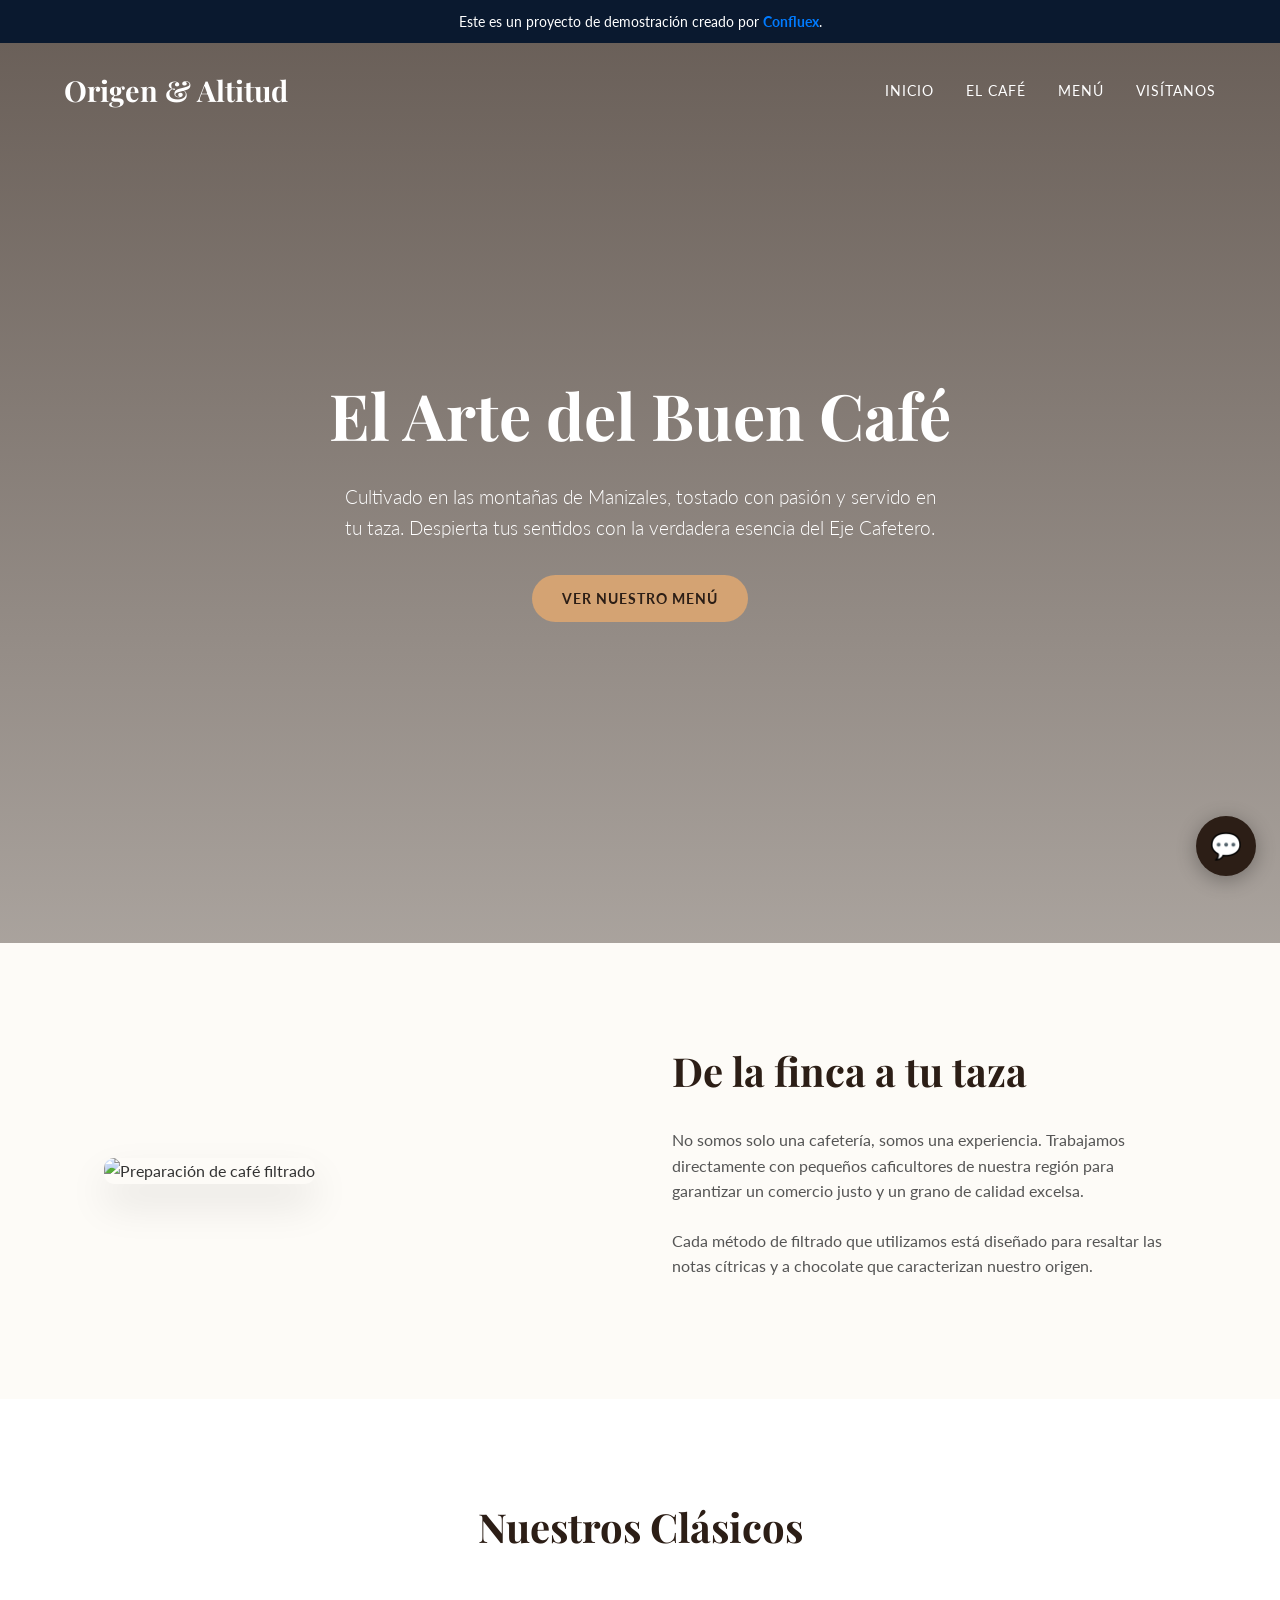
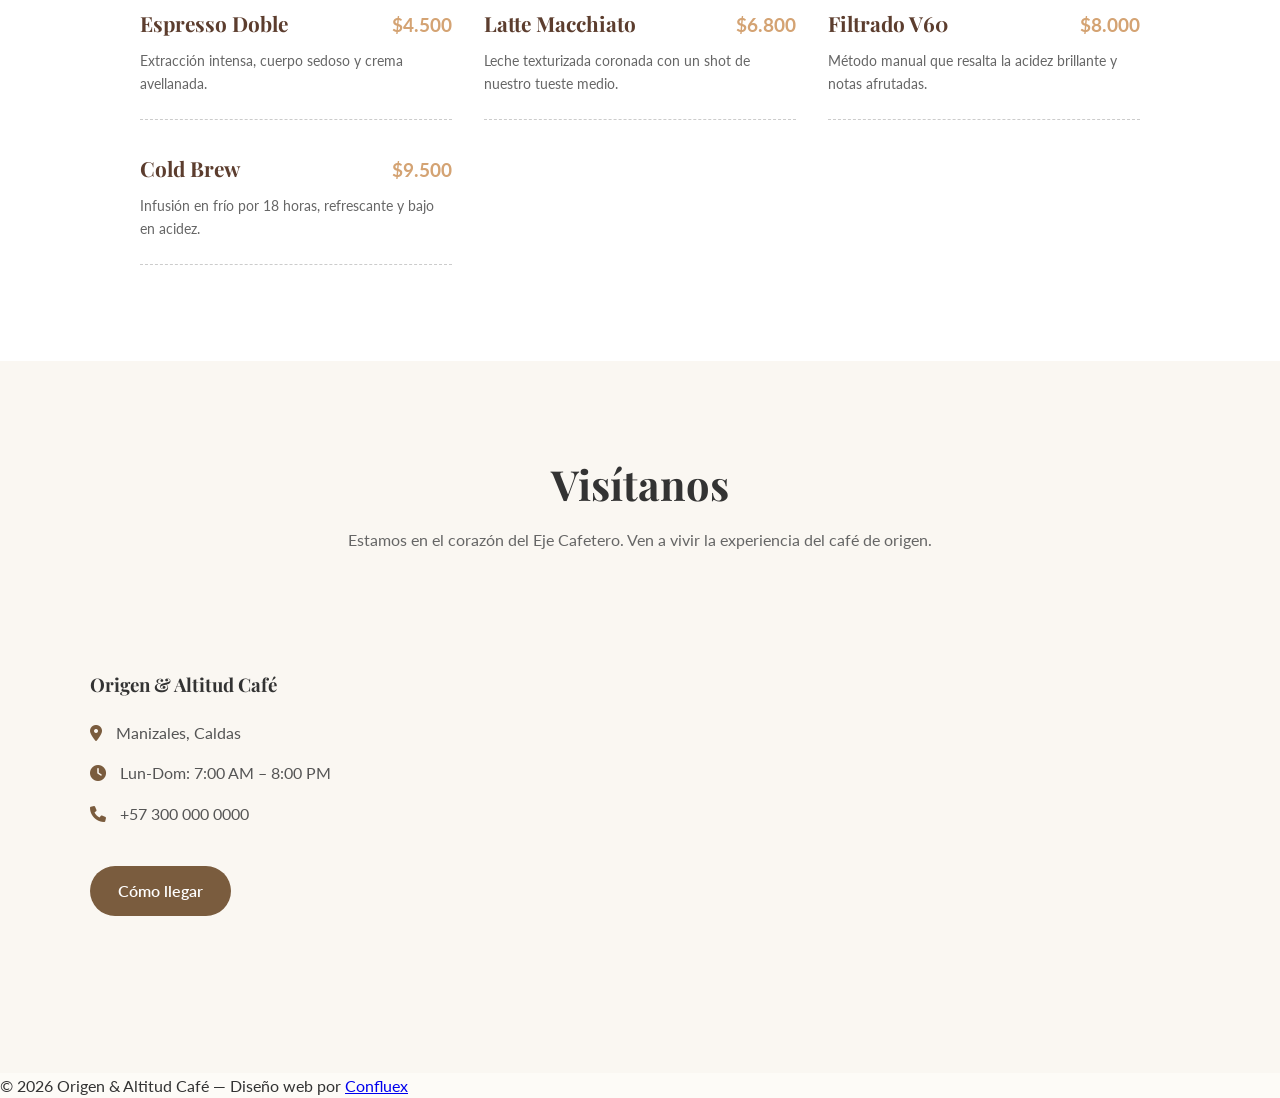
==== demos/demo-cafe/index.html @ 8f131439 "feat: add 6 demo websites with chatbots, SEO/accessibility improvements, and real thumbnails - Add d" ====
<!DOCTYPE html>
<html lang="es">

<head>
    <meta charset="UTF-8">
    <meta name="viewport" content="width=device-width, initial-scale=1.0">
    <title>Café Origen & Altitud | Demo Confluex</title>
    <link
        href="https://fonts.googleapis.com/css2?family=Lato:wght@300;400;700&family=Playfair+Display:ital,wght@0,600;0,700;1,600&display=swap"
        rel="stylesheet">
    <link rel="stylesheet" href="https://cdnjs.cloudflare.com/ajax/libs/font-awesome/6.0.0/css/all.min.css">

    <link rel="stylesheet" href="./assets/css/styles.css">
</head>

<body>

    <div class="portfolio-bar">
        Este es un proyecto de demostración creado por <a href="../../index.html">Confluex</a>.
    </div>

    <header>
        <div class="logo">Origen & Altitud</div>
        <ul class="nav-links">
            <li><a href="#">Inicio</a></li>
            <li><a href="#">El Café</a></li>
            <li><a href="#">Menú</a></li>
            <li><a href="#">Visítanos</a></li>
        </ul>
    </header>

    <section class="hero">
        <h1>El Arte del Buen Café</h1>
        <p>Cultivado en las montañas de Manizales, tostado con pasión y servido en tu taza. Despierta tus sentidos con
            la verdadera esencia del Eje Cafetero.</p>
        <a href="#menu" class="btn">Ver Nuestro Menú</a>
    </section>

    <section class="origin-section">
        <div class="origin-image">
            <img src="https://images.unsplash.com/photo-1611162458324-aae1eb4129a4?ixlib=rb-4.0.3&auto=format&fit=crop&w=800&q=80"
                alt="Preparación de café filtrado">
        </div>
        <div class="origin-text">
            <h2>De la finca a tu taza</h2>
            <p>No somos solo una cafetería, somos una experiencia. Trabajamos directamente con pequeños caficultores de
                nuestra región para garantizar un comercio justo y un grano de calidad excelsa.</p>
            <p>Cada método de filtrado que utilizamos está diseñado para resaltar las notas cítricas y a chocolate que
                caracterizan nuestro origen.</p>
        </div>
    </section>

    <section class="menu-section" id="menu">
        <h2>Nuestros Clásicos</h2>
        <div class="menu-grid">
            <div class="menu-item">
                <div class="menu-header">
                    <h3>Espresso Doble</h3>
                    <span class="menu-price">$4.500</span>
                </div>
                <p class="menu-desc">Extracción intensa, cuerpo sedoso y crema avellanada.</p>
            </div>
            <div class="menu-item">
                <div class="menu-header">
                    <h3>Latte Macchiato</h3>
                    <span class="menu-price">$6.800</span>
                </div>
                <p class="menu-desc">Leche texturizada coronada con un shot de nuestro tueste medio.</p>
            </div>
            <div class="menu-item">
                <div class="menu-header">
                    <h3>Filtrado V60</h3>
                    <span class="menu-price">$8.000</span>
                </div>
                <p class="menu-desc">Método manual que resalta la acidez brillante y notas afrutadas.</p>
            </div>
            <div class="menu-item">
                <div class="menu-header">
                    <h3>Cold Brew</h3>
                    <span class="menu-price">$9.500</span>
                </div>
                <p class="menu-desc">Infusión en frío por 18 horas, refrescante y bajo en acidez.</p>
            </div>
        </div>
    </section>

    <section class="visit-section" id="visitanos">

        <h2 class="visit-title">Visítanos</h2>
        <p class="visit-subtitle">
            Estamos en el corazón del Eje Cafetero. Ven a vivir la experiencia del café de origen.
        </p>

        <div class="visit-container">

            <!-- INFO -->
            <div class="visit-info">
                <h3>Origen & Altitud Café</h3>

                <p><i class="fas fa-map-marker-alt"></i> Manizales, Caldas</p>
                <p><i class="fas fa-clock"></i> Lun-Dom: 7:00 AM – 8:00 PM</p>
                <p><i class="fas fa-phone"></i> +57 300 000 0000</p>

                <a href="https://maps.google.com?q=Manizales%20Caldas" target="_blank" class="btn-visit">
                    Cómo llegar
                </a>
            </div>

            <!-- MAPA -->
            <div class="visit-map">
                <iframe src="https://www.google.com/maps?q=Manizales%20Caldas&output=embed" loading="lazy"
                    allowfullscreen>
                </iframe>
            </div>

        </div>

    </section>


  <footer class="site-footer">
    © 2026 Origen & Altitud Café — Diseño web por <a href="../../index.html">Confluex</a>
  </footer>

  <!-- CHATBOT WIDGET -->
  <div id="chatbot">
    <button id="chatBtn" aria-label="Abrir chat">💬</button>
    <div id="chatWindow">
      <div class="chat-header">
        <span>☕ Origen & Altitud</span>
        <button id="chatClose" aria-label="Cerrar chat">&times;</button>
      </div>
      <div id="chatMessages"></div>
      <div id="chatOptions"></div>
    </div>
  </div>

  <style>
    #chatbot { position: fixed; bottom: 24px; right: 24px; z-index: 999; font-family: 'Lato', sans-serif; }
    #chatBtn {
      width: 60px; height: 60px; border-radius: 50%; border: none; cursor: pointer;
      background: var(--coffee-dark); color: white; font-size: 1.6rem;
      box-shadow: 0 4px 20px rgba(0,0,0,0.3); transition: transform 0.3s;
    }
    #chatBtn:hover { transform: scale(1.1); }
    #chatBtn.hidden { display: none; }
    #chatWindow {
      display: none; flex-direction: column; width: 340px; height: 480px;
      background: #fff; border-radius: 16px; box-shadow: 0 8px 40px rgba(0,0,0,0.2);
      overflow: hidden; position: absolute; bottom: 0; right: 0;
    }
    #chatWindow.open { display: flex; }
    .chat-header {
      background: var(--coffee-dark); color: white; padding: 14px 18px;
      display: flex; justify-content: space-between; align-items: center;
      font-weight: 700; font-size: 0.95rem;
    }
    .chat-header button {
      background: none; border: none; color: white; font-size: 1.4rem; cursor: pointer;
    }
    #chatMessages {
      flex: 1; overflow-y: auto; padding: 16px; display: flex; flex-direction: column; gap: 10px;
    }
    .chat-msg {
      max-width: 85%; padding: 10px 14px; border-radius: 14px; font-size: 0.88rem;
      line-height: 1.5; animation: chatFadeIn 0.3s ease;
    }
    @keyframes chatFadeIn { from { opacity: 0; transform: translateY(8px); } to { opacity: 1; transform: translateY(0); } }
    .chat-msg.bot {
      background: #f3ece4; color: var(--coffee-dark); align-self: flex-start;
      border-bottom-left-radius: 4px;
    }
    .chat-msg.user {
      background: var(--coffee-dark); color: white; align-self: flex-end;
      border-bottom-right-radius: 4px;
    }
    #chatOptions {
      padding: 12px; display: flex; flex-wrap: wrap; gap: 8px;
      border-top: 1px solid #eee; min-height: 52px;
    }
    .chat-opt {
      padding: 8px 14px; border: 1px solid var(--coffee-light); border-radius: 20px;
      background: white; color: var(--coffee-dark); font-size: 0.82rem; font-weight: 600;
      cursor: pointer; transition: all 0.2s;
    }
    .chat-opt:hover { background: var(--coffee-light); color: var(--coffee-dark); }
    @media (max-width: 400px) {
      #chatWindow { width: calc(100vw - 32px); height: 70vh; right: -8px; }
    }
  </style>

  <script>
  (function() {
    const data = {
      welcome: {
        msg: '¡Hola! 👋 Bienvenido a Origen & Altitud Café. ¿En qué te puedo ayudar?',
        options: [
          { label: '📋 Ver menú', next: 'menu' },
          { label: '🕐 Horarios', next: 'horarios' },
          { label: '📍 Ubicación', next: 'ubicacion' },
          { label: '📞 Reservar mesa', next: 'reservar' }
        ]
      },
      menu: {
        msg: '☕ Nuestros clásicos:\n\n• Espresso Doble — $4.500\n• Latte Macchiato — $6.800\n• Filtrado V60 — $8.000\n• Cold Brew — $9.500\n\n¿Te interesa algo más?',
        options: [
          { label: '🕐 Horarios', next: 'horarios' },
          { label: '📞 Reservar mesa', next: 'reservar' },
          { label: '🔙 Volver al inicio', next: 'welcome' }
        ]
      },
      horarios: {
        msg: '🕐 Nuestro horario:\n\nLunes a Domingo\n7:00 AM – 8:00 PM\n\n¡Te esperamos!',
        options: [
          { label: '📋 Ver menú', next: 'menu' },
          { label: '📍 Ubicación', next: 'ubicacion' },
          { label: '📞 Reservar mesa', next: 'reservar' },
          { label: '🔙 Volver al inicio', next: 'welcome' }
        ]
      },
      ubicacion: {
        msg: '📍 Estamos en:\n\nManizales, Caldas\nEn el corazón del Eje Cafetero\n\n📞 +57 300 000 0000',
        options: [
          { label: '🗺️ Ver en Google Maps', next: 'maps' },
          { label: '🕐 Horarios', next: 'horarios' },
          { label: '🔙 Volver al inicio', next: 'welcome' }
        ]
      },
      maps: {
        msg: '¡Te abrimos Google Maps para que nos encuentres fácilmente! 🗺️',
        action: () => window.open('https://maps.google.com?q=Manizales+Caldas', '_blank'),
        options: [
          { label: '📋 Ver menú', next: 'menu' },
          { label: '📞 Reservar mesa', next: 'reservar' },
          { label: '🔙 Volver al inicio', next: 'welcome' }
        ]
      },
      reservar: {
        msg: '📞 Para reservar tu mesa:\n\nLlámanos o escríbenos por WhatsApp al:\n+57 300 000 0000\n\nIndícanos fecha, hora y cantidad de personas. ¡Con gusto te atendemos!',
        options: [
          { label: '💬 WhatsApp', next: 'whatsapp' },
          { label: '📋 Ver menú', next: 'menu' },
          { label: '🔙 Volver al inicio', next: 'welcome' }
        ]
      },
      whatsapp: {
        msg: '¡Te redirigimos a WhatsApp! 💬',
        action: () => window.open('https://wa.me/573000000000?text=Hola!%20Quiero%20reservar%20una%20mesa', '_blank'),
        options: [
          { label: '📋 Ver menú', next: 'menu' },
          { label: '🔙 Volver al inicio', next: 'welcome' }
        ]
      }
    };

    const btn = document.getElementById('chatBtn');
    const win = document.getElementById('chatWindow');
    const close = document.getElementById('chatClose');
    const msgs = document.getElementById('chatMessages');
    const opts = document.getElementById('chatOptions');

    btn.addEventListener('click', () => {
      btn.classList.add('hidden');
      win.classList.add('open');
      if (!msgs.children.length) showStep('welcome');
    });
    close.addEventListener('click', () => {
      win.classList.remove('open');
      btn.classList.remove('hidden');
    });

    function addMsg(text, type) {
      const div = document.createElement('div');
      div.className = 'chat-msg ' + type;
      div.textContent = text;
      msgs.appendChild(div);
      msgs.scrollTop = msgs.scrollHeight;
    }

    function showStep(key) {
      const step = data[key];
      opts.innerHTML = '';
      addMsg(step.msg, 'bot');
      if (step.action) setTimeout(step.action, 600);
      step.options.forEach(o => {
        const b = document.createElement('button');
        b.className = 'chat-opt';
        b.textContent = o.label;
        b.addEventListener('click', () => {
          addMsg(o.label, 'user');
          setTimeout(() => showStep(o.next), 400);
        });
        opts.appendChild(b);
      });
    }
  })();
  </script>

</body>

</html>
---- demos/demo-cafe/assets/css/styles.css ----
/* --- Variables Escalables (Fáciles de modificar para otros clientes) --- */
:root {
    --coffee-dark: #2C1E16;
    /* Espresso */
    --coffee-medium: #5C3D2E;
    /* Tueste Medio */
    --coffee-light: #D4A373;
    /* Caramelo/Crema */
    --bg-cream: #FDFBF7;
    /* Fondo limpio */
    --text-main: #333333;
    --font-title: 'Playfair Display', serif;
    --font-body: 'Lato', sans-serif;
}

/* --- Reset Básico --- */
* {
    margin: 0;
    padding: 0;
    box-sizing: border-box;
}

body {
    font-family: var(--font-body);
    background-color: var(--bg-cream);
    color: var(--text-main);
    line-height: 1.6;
}

/* --- Barra de Portafolio (Confluex) --- */
.portfolio-bar {
    background-color: #0A192F;
    color: white;
    padding: 10px 5%;
    text-align: center;
    font-size: 0.9rem;
}

.portfolio-bar a {
    color: #007BFF;
    text-decoration: none;
    font-weight: bold;
}

.portfolio-bar a:hover {
    text-decoration: underline;
}

/* --- Navegación --- */
header {
    display: flex;
    justify-content: space-between;
    align-items: center;
    padding: 1.5rem 5%;
    background-color: transparent;
    position: absolute;
    width: 100%;
    z-index: 10;
}

.logo {
    font-family: var(--font-title);
    font-size: 1.8rem;
    color: white;
    font-weight: 700;
}

.nav-links {
    list-style: none;
    display: flex;
    gap: 2rem;
}

.nav-links a {
    color: white;
    text-decoration: none;
    font-weight: 400;
    text-transform: uppercase;
    letter-spacing: 1px;
    font-size: 0.9rem;
}

/* --- Hero Section --- */
.hero {
    height: 100vh;
    background: linear-gradient(rgba(44, 30, 22, 0.7), rgba(44, 30, 22, 0.4)), url('https://images.unsplash.com/photo-1497935586351-b67a49e012bf?ixlib=rb-4.0.3&auto=format&fit=crop&w=1920&q=80') center/cover;
    display: flex;
    flex-direction: column;
    justify-content: center;
    align-items: center;
    text-align: center;
    color: white;
    padding: 0 20px;
}

.hero h1 {
    font-family: var(--font-title);
    font-size: 4rem;
    margin-bottom: 1rem;
}

.hero p {
    font-size: 1.2rem;
    margin-bottom: 2rem;
    max-width: 600px;
    font-weight: 300;
}

.btn {
    padding: 12px 30px;
    background-color: var(--coffee-light);
    color: var(--coffee-dark);
    text-decoration: none;
    font-weight: 700;
    border-radius: 30px;
    transition: all 0.3s;
    text-transform: uppercase;
    letter-spacing: 1px;
    font-size: 0.9rem;
}

.btn:hover {
    background-color: white;
    transform: translateY(-3px);
}

/* --- Sección Origen (Nuestra Historia) --- */
.origin-section {
    padding: 6rem 5%;
    display: grid;
    grid-template-columns: 1fr 1fr;
    gap: 4rem;
    align-items: center;
    max-width: 1200px;
    margin: 0 auto;
}

.origin-text h2 {
    font-family: var(--font-title);
    font-size: 2.5rem;
    color: var(--coffee-dark);
    margin-bottom: 1.5rem;
}

.origin-text p {
    margin-bottom: 1.5rem;
    color: #555;
}

.origin-image img {
    width: 100%;
    border-radius: 10px;
    box-shadow: 0 20px 40px rgba(0, 0, 0, 0.1);
}

/* --- Menú Destacado (Grid Escalable) --- */
.menu-section {
    background-color: white;
    padding: 6rem 5%;
    text-align: center;
}

.menu-section h2 {
    font-family: var(--font-title);
    font-size: 2.5rem;
    color: var(--coffee-dark);
    margin-bottom: 3rem;
}

.menu-grid {
    display: grid;
    grid-template-columns: repeat(auto-fit, minmax(250px, 1fr));
    gap: 2rem;
    max-width: 1000px;
    margin: 0 auto;
}

.menu-item {
    border-bottom: 1px dashed #ccc;
    padding-bottom: 1.5rem;
    text-align: left;
}

.menu-header {
    display: flex;
    justify-content: space-between;
    align-items: baseline;
    margin-bottom: 0.5rem;
}

.menu-header h3 {
    font-family: var(--font-title);
    color: var(--coffee-medium);
    font-size: 1.3rem;
}

.menu-price {
    color: var(--coffee-light);
    font-weight: 700;
    font-size: 1.2rem;
}

.menu-desc {
    font-size: 0.9rem;
    color: #666;
}

/* --- Responsive --- */
@media (max-width: 768px) {
    .nav-links {
        display: none;
    }

    .hero h1 {
        font-size: 2.5rem;
    }

    .origin-section {
        grid-template-columns: 1fr;
        text-align: center;
        padding: 4rem 5%;
        gap: 2rem;
    }
}

/* ===== VISIT SECTION (MAPA CAFETERÍA) ===== */

.visit-section {
    padding: 90px 5%;
    background: #faf7f2;
    text-align: center;
}

.visit-title {
    font-family: 'Playfair Display', serif;
    font-size: 2.6rem;
    margin-bottom: 10px;
}

.visit-subtitle {
    max-width: 600px;
    margin: auto;
    color: #666;
    margin-bottom: 50px;
}

.visit-container {
    display: grid;
    grid-template-columns: 1fr 1.3fr;
    gap: 40px;
    align-items: center;
    max-width: 1100px;
    margin: auto;
}

.visit-info {
    text-align: left;
}

.visit-info h3 {
    font-family: 'Playfair Display', serif;
    margin-bottom: 20px;
}

.visit-info p {
    margin-bottom: 15px;
    color: #555;
}

.visit-info i {
    margin-right: 10px;
    color: #7a5c3e;
}

.btn-visit {
    display: inline-block;
    margin-top: 25px;
    padding: 12px 28px;
    background: #7a5c3e;
    color: white;
    border-radius: 40px;
    text-decoration: none;
    font-weight: 600;
    transition: .3s;
}

.btn-visit:hover {
    transform: translateY(-2px);
    opacity: .9;
}

.visit-map {
    width: 100%;
    height: 380px;
}

.visit-map iframe {
    width: 100%;
    height: 100%;
    border: 0;
    border-radius: 12px;
}

/* RESPONSIVE */

@media (max-width: 900px) {
    .visit-container {
        grid-template-columns: 1fr;
    }
}
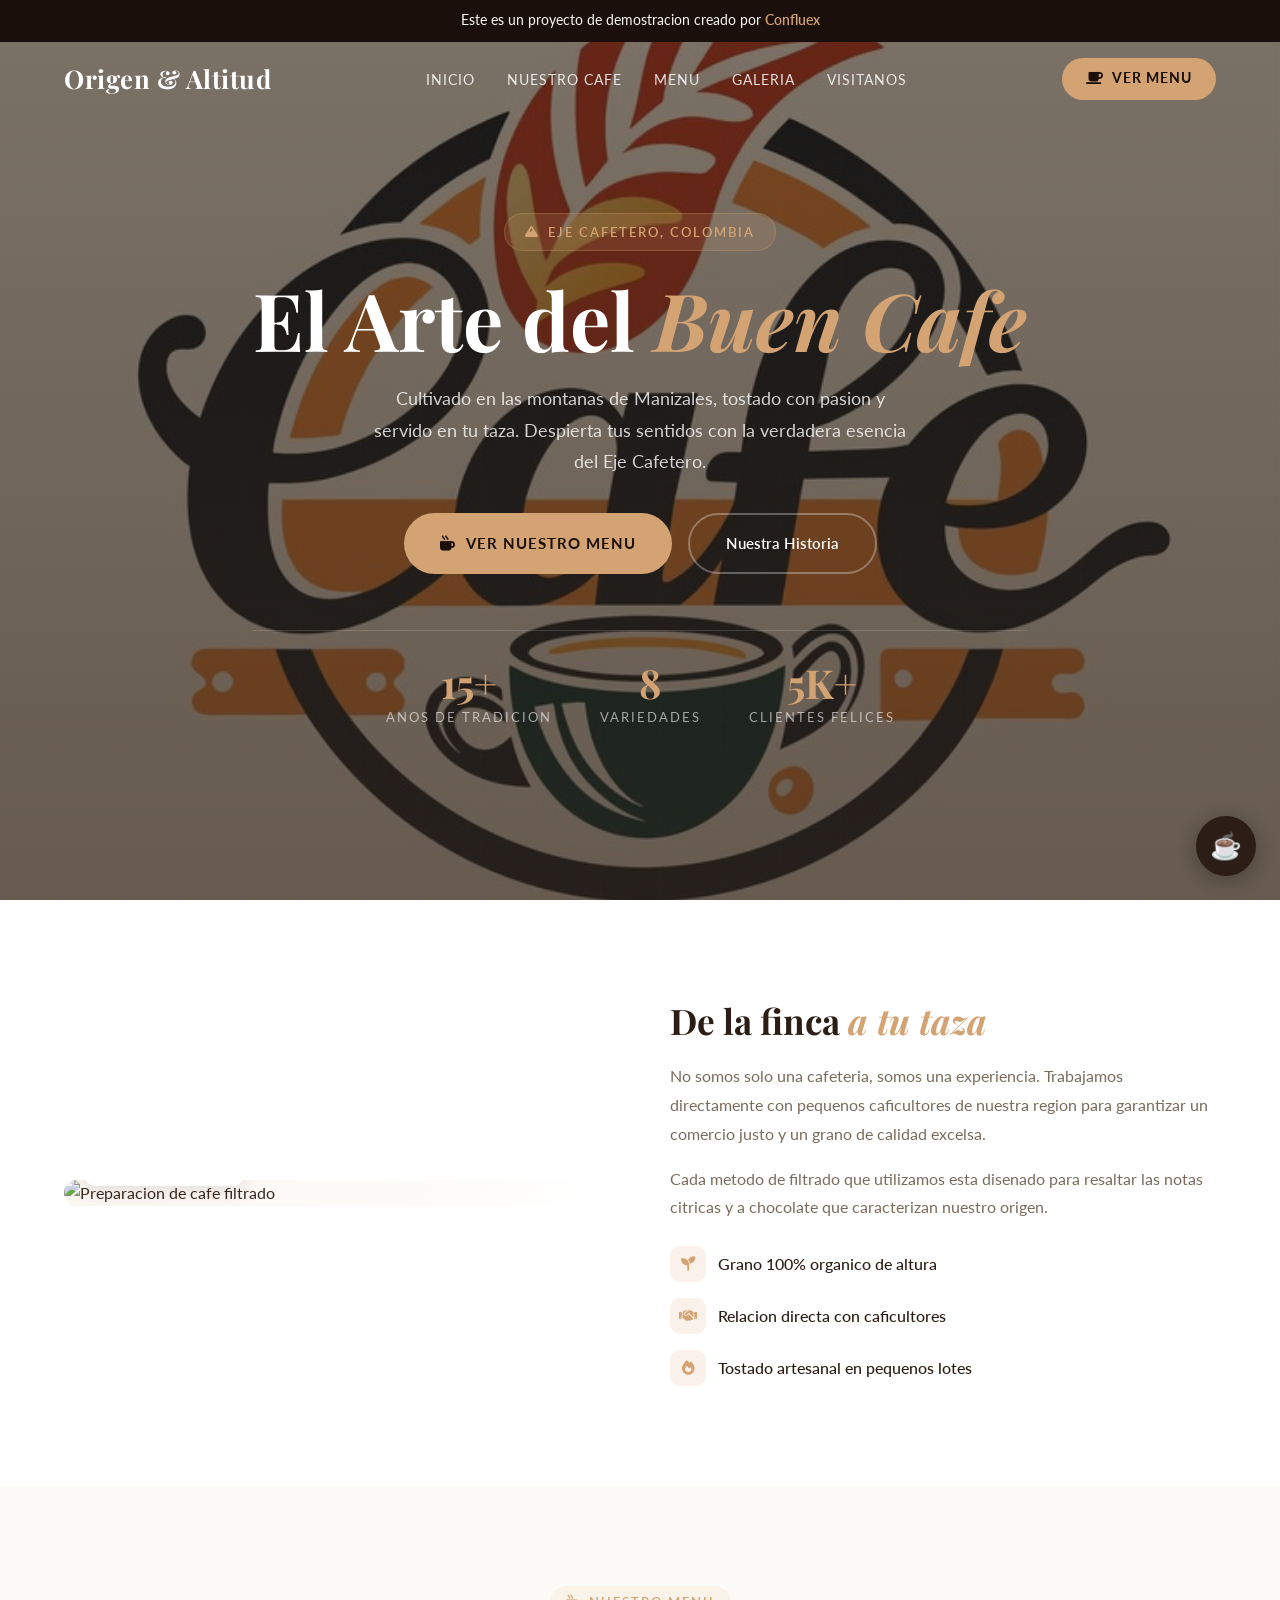
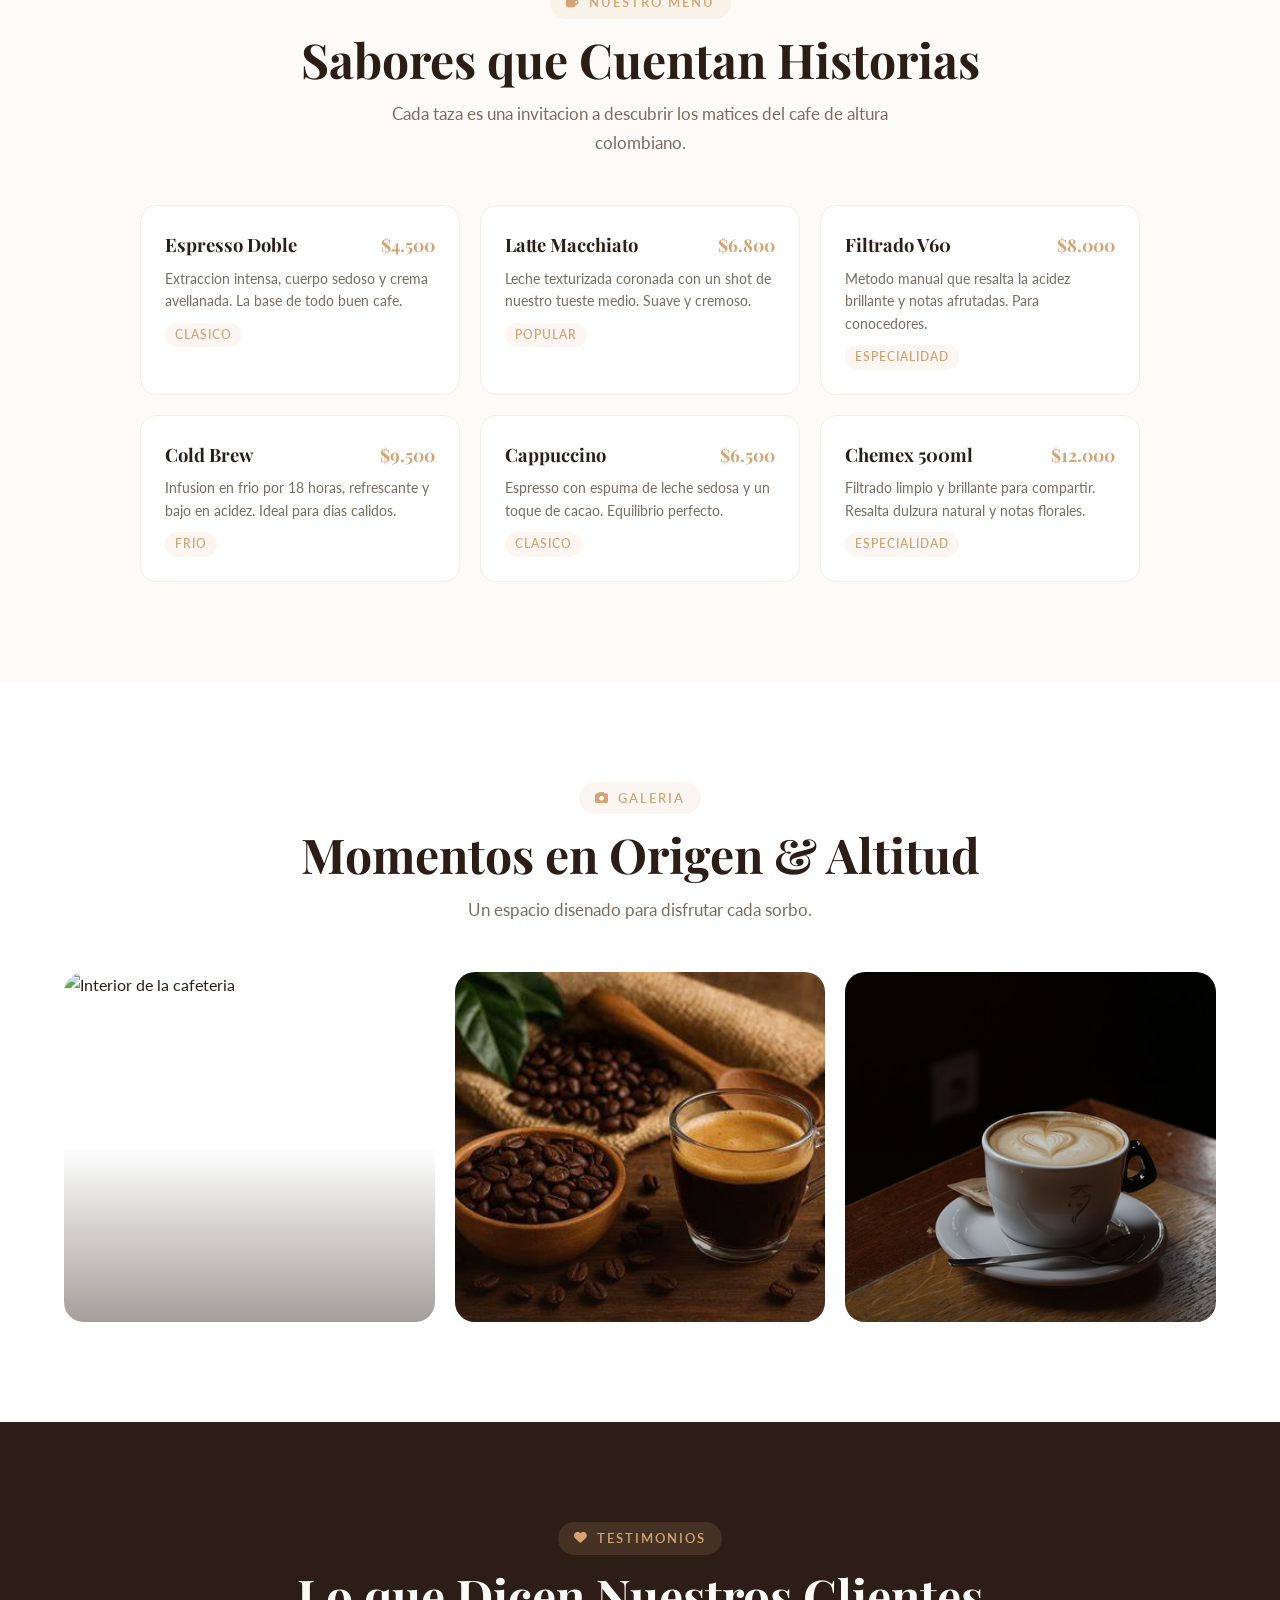
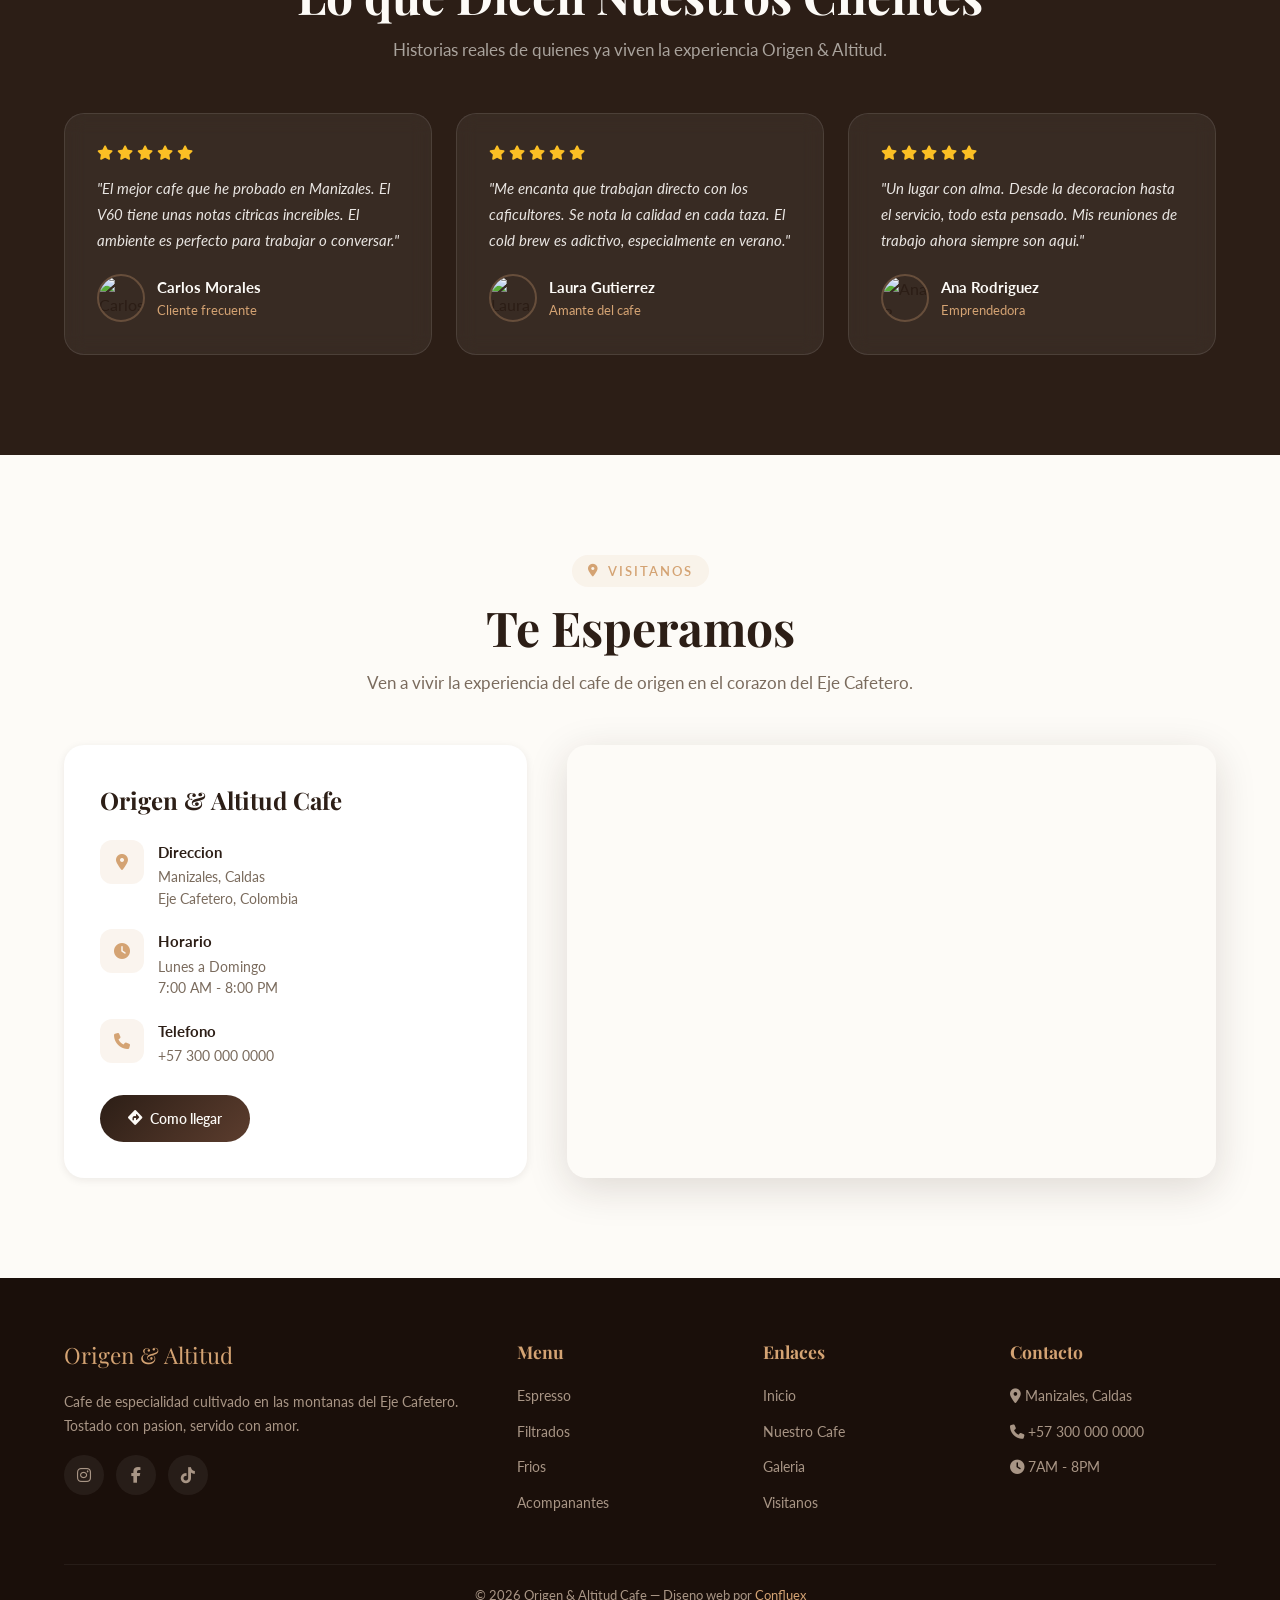
==== commit 3c9d7e01: "feat: upgrade 3 basic demos to professional quality + site fixes - Rebuild demo-cafe, demo-fastfood," ====
--- a/demos/demo-cafe/index.html
+++ b/demos/demo-cafe/index.html
@@ -1,301 +1,501 @@
 <!DOCTYPE html>
 <html lang="es">
-
 <head>
     <meta charset="UTF-8">
     <meta name="viewport" content="width=device-width, initial-scale=1.0">
-    <title>Café Origen & Altitud | Demo Confluex</title>
-    <link
-        href="https://fonts.googleapis.com/css2?family=Lato:wght@300;400;700&family=Playfair+Display:ital,wght@0,600;0,700;1,600&display=swap"
-        rel="stylesheet">
-    <link rel="stylesheet" href="https://cdnjs.cloudflare.com/ajax/libs/font-awesome/6.0.0/css/all.min.css">
-
+    <title>Origen & Altitud Cafe | Demo Confluex</title>
+    <meta name="description" content="Origen & Altitud Cafe - Cafe de especialidad cultivado en las montanas de Manizales. Tostado con pasion, servido en tu taza.">
+    <link rel="preconnect" href="https://fonts.googleapis.com">
+    <link rel="preconnect" href="https://fonts.gstatic.com" crossorigin>
+    <link href="https://fonts.googleapis.com/css2?family=Lato:wght@300;400;700&family=Playfair+Display:ital,wght@0,400;0,600;0,700;1,400;1,600&display=swap" rel="stylesheet">
+    <link rel="stylesheet" href="https://cdnjs.cloudflare.com/ajax/libs/font-awesome/6.5.1/css/all.min.css">
     <link rel="stylesheet" href="./assets/css/styles.css">
 </head>
-
 <body>
 
+    <!-- Portfolio Bar -->
     <div class="portfolio-bar">
-        Este es un proyecto de demostración creado por <a href="../../index.html">Confluex</a>.
+        Este es un proyecto de demostracion creado por <a href="../../index.html">Confluex</a>
     </div>
 
-    <header>
-        <div class="logo">Origen & Altitud</div>
+    <!-- Mobile Menu -->
+    <div class="mobile-overlay" id="mobileOverlay"></div>
+    <div class="mobile-menu" id="mobileMenu">
+        <button class="mobile-menu-close" id="mobileClose"><i class="fas fa-times"></i></button>
+        <a href="#inicio" class="mobile-link">Inicio</a>
+        <a href="#origen" class="mobile-link">Nuestro Cafe</a>
+        <a href="#menu" class="mobile-link">Menu</a>
+        <a href="#galeria" class="mobile-link">Galeria</a>
+        <a href="#visitanos" class="mobile-link">Visitanos</a>
+        <a href="#menu" class="mobile-cta mobile-link">Ver Menu</a>
+    </div>
+
+    <!-- Navbar -->
+    <nav class="navbar" id="navbar">
+        <a href="#" class="nav-logo">Origen & Altitud</a>
         <ul class="nav-links">
-            <li><a href="#">Inicio</a></li>
-            <li><a href="#">El Café</a></li>
-            <li><a href="#">Menú</a></li>
-            <li><a href="#">Visítanos</a></li>
+            <li><a href="#inicio">Inicio</a></li>
+            <li><a href="#origen">Nuestro Cafe</a></li>
+            <li><a href="#menu">Menu</a></li>
+            <li><a href="#galeria">Galeria</a></li>
+            <li><a href="#visitanos">Visitanos</a></li>
         </ul>
-    </header>
-
-    <section class="hero">
-        <h1>El Arte del Buen Café</h1>
-        <p>Cultivado en las montañas de Manizales, tostado con pasión y servido en tu taza. Despierta tus sentidos con
-            la verdadera esencia del Eje Cafetero.</p>
-        <a href="#menu" class="btn">Ver Nuestro Menú</a>
+        <a href="#menu" class="nav-cta-btn"><i class="fas fa-coffee"></i> Ver Menu</a>
+        <button class="mobile-toggle" id="mobileToggle" aria-label="Abrir menu">
+            <i class="fas fa-bars"></i>
+        </button>
+    </nav>
+
+    <!-- Hero -->
+    <section class="hero" id="inicio">
+        <div class="hero-bg"></div>
+        <div class="hero-pattern"></div>
+        <div class="hero-content">
+            <div class="hero-badge reveal"><i class="fas fa-mountain"></i> Eje Cafetero, Colombia</div>
+            <h1 class="hero-title reveal stagger-1">El Arte del <span>Buen Cafe</span></h1>
+            <p class="hero-desc reveal stagger-2">Cultivado en las montanas de Manizales, tostado con pasion y servido en tu taza. Despierta tus sentidos con la verdadera esencia del Eje Cafetero.</p>
+            <div class="hero-buttons reveal stagger-3">
+                <a href="#menu" class="btn-primary"><i class="fas fa-mug-hot"></i> Ver Nuestro Menu</a>
+                <a href="#origen" class="btn-secondary">Nuestra Historia</a>
+            </div>
+            <div class="hero-stats reveal stagger-4">
+                <div class="stat-item">
+                    <div class="stat-number">15+</div>
+                    <div class="stat-label">Anos de Tradicion</div>
+                </div>
+                <div class="stat-item">
+                    <div class="stat-number">8</div>
+                    <div class="stat-label">Variedades</div>
+                </div>
+                <div class="stat-item">
+                    <div class="stat-number">5K+</div>
+                    <div class="stat-label">Clientes Felices</div>
+                </div>
+            </div>
+        </div>
     </section>
 
-    <section class="origin-section">
-        <div class="origin-image">
-            <img src="https://images.unsplash.com/photo-1611162458324-aae1eb4129a4?ixlib=rb-4.0.3&auto=format&fit=crop&w=800&q=80"
-                alt="Preparación de café filtrado">
-        </div>
-        <div class="origin-text">
-            <h2>De la finca a tu taza</h2>
-            <p>No somos solo una cafetería, somos una experiencia. Trabajamos directamente con pequeños caficultores de
-                nuestra región para garantizar un comercio justo y un grano de calidad excelsa.</p>
-            <p>Cada método de filtrado que utilizamos está diseñado para resaltar las notas cítricas y a chocolate que
-                caracterizan nuestro origen.</p>
+    <!-- Origin -->
+    <section class="origin" id="origen">
+        <div class="origin-grid">
+            <div class="origin-image reveal">
+                <img src="https://images.unsplash.com/photo-1611162458324-aae1eb4129a4?auto=format&fit=crop&w=800&q=80" alt="Preparacion de cafe filtrado" loading="lazy">
+                <div class="origin-badge">
+                    <i class="fas fa-award"></i>
+                    <span>Comercio Justo</span>
+                </div>
+            </div>
+            <div class="origin-text reveal stagger-2">
+                <h2>De la finca <span>a tu taza</span></h2>
+                <p>No somos solo una cafeteria, somos una experiencia. Trabajamos directamente con pequenos caficultores de nuestra region para garantizar un comercio justo y un grano de calidad excelsa.</p>
+                <p>Cada metodo de filtrado que utilizamos esta disenado para resaltar las notas citricas y a chocolate que caracterizan nuestro origen.</p>
+                <div class="origin-features">
+                    <div class="origin-feature">
+                        <i class="fas fa-seedling"></i>
+                        <span>Grano 100% organico de altura</span>
+                    </div>
+                    <div class="origin-feature">
+                        <i class="fas fa-handshake"></i>
+                        <span>Relacion directa con caficultores</span>
+                    </div>
+                    <div class="origin-feature">
+                        <i class="fas fa-fire"></i>
+                        <span>Tostado artesanal en pequenos lotes</span>
+                    </div>
+                </div>
+            </div>
         </div>
     </section>
 
-    <section class="menu-section" id="menu">
-        <h2>Nuestros Clásicos</h2>
-        <div class="menu-grid">
-            <div class="menu-item">
-                <div class="menu-header">
-                    <h3>Espresso Doble</h3>
-                    <span class="menu-price">$4.500</span>
-                </div>
-                <p class="menu-desc">Extracción intensa, cuerpo sedoso y crema avellanada.</p>
-            </div>
-            <div class="menu-item">
-                <div class="menu-header">
-                    <h3>Latte Macchiato</h3>
-                    <span class="menu-price">$6.800</span>
-                </div>
-                <p class="menu-desc">Leche texturizada coronada con un shot de nuestro tueste medio.</p>
-            </div>
-            <div class="menu-item">
-                <div class="menu-header">
-                    <h3>Filtrado V60</h3>
-                    <span class="menu-price">$8.000</span>
-                </div>
-                <p class="menu-desc">Método manual que resalta la acidez brillante y notas afrutadas.</p>
-            </div>
-            <div class="menu-item">
-                <div class="menu-header">
-                    <h3>Cold Brew</h3>
-                    <span class="menu-price">$9.500</span>
-                </div>
-                <p class="menu-desc">Infusión en frío por 18 horas, refrescante y bajo en acidez.</p>
+    <!-- Menu -->
+    <section class="menu" id="menu">
+        <div class="section-container">
+            <div class="section-header reveal">
+                <div class="section-tag"><i class="fas fa-mug-hot"></i> Nuestro Menu</div>
+                <h2 class="section-title">Sabores que Cuentan Historias</h2>
+                <p class="section-desc">Cada taza es una invitacion a descubrir los matices del cafe de altura colombiano.</p>
+            </div>
+            <div class="menu-grid">
+                <div class="menu-card reveal stagger-1">
+                    <div class="menu-card-header">
+                        <h3>Espresso Doble</h3>
+                        <span class="menu-price">$4.500</span>
+                    </div>
+                    <p>Extraccion intensa, cuerpo sedoso y crema avellanada. La base de todo buen cafe.</p>
+                    <span class="menu-card-tag">Clasico</span>
+                </div>
+                <div class="menu-card reveal stagger-2">
+                    <div class="menu-card-header">
+                        <h3>Latte Macchiato</h3>
+                        <span class="menu-price">$6.800</span>
+                    </div>
+                    <p>Leche texturizada coronada con un shot de nuestro tueste medio. Suave y cremoso.</p>
+                    <span class="menu-card-tag">Popular</span>
+                </div>
+                <div class="menu-card reveal stagger-3">
+                    <div class="menu-card-header">
+                        <h3>Filtrado V60</h3>
+                        <span class="menu-price">$8.000</span>
+                    </div>
+                    <p>Metodo manual que resalta la acidez brillante y notas afrutadas. Para conocedores.</p>
+                    <span class="menu-card-tag">Especialidad</span>
+                </div>
+                <div class="menu-card reveal stagger-1">
+                    <div class="menu-card-header">
+                        <h3>Cold Brew</h3>
+                        <span class="menu-price">$9.500</span>
+                    </div>
+                    <p>Infusion en frio por 18 horas, refrescante y bajo en acidez. Ideal para dias calidos.</p>
+                    <span class="menu-card-tag">Frio</span>
+                </div>
+                <div class="menu-card reveal stagger-2">
+                    <div class="menu-card-header">
+                        <h3>Cappuccino</h3>
+                        <span class="menu-price">$6.500</span>
+                    </div>
+                    <p>Espresso con espuma de leche sedosa y un toque de cacao. Equilibrio perfecto.</p>
+                    <span class="menu-card-tag">Clasico</span>
+                </div>
+                <div class="menu-card reveal stagger-3">
+                    <div class="menu-card-header">
+                        <h3>Chemex 500ml</h3>
+                        <span class="menu-price">$12.000</span>
+                    </div>
+                    <p>Filtrado limpio y brillante para compartir. Resalta dulzura natural y notas florales.</p>
+                    <span class="menu-card-tag">Especialidad</span>
+                </div>
             </div>
         </div>
     </section>
 
-    <section class="visit-section" id="visitanos">
-
-        <h2 class="visit-title">Visítanos</h2>
-        <p class="visit-subtitle">
-            Estamos en el corazón del Eje Cafetero. Ven a vivir la experiencia del café de origen.
-        </p>
-
-        <div class="visit-container">
-
-            <!-- INFO -->
-            <div class="visit-info">
-                <h3>Origen & Altitud Café</h3>
-
-                <p><i class="fas fa-map-marker-alt"></i> Manizales, Caldas</p>
-                <p><i class="fas fa-clock"></i> Lun-Dom: 7:00 AM – 8:00 PM</p>
-                <p><i class="fas fa-phone"></i> +57 300 000 0000</p>
-
-                <a href="https://maps.google.com?q=Manizales%20Caldas" target="_blank" class="btn-visit">
-                    Cómo llegar
-                </a>
-            </div>
-
-            <!-- MAPA -->
-            <div class="visit-map">
-                <iframe src="https://www.google.com/maps?q=Manizales%20Caldas&output=embed" loading="lazy"
-                    allowfullscreen>
-                </iframe>
-            </div>
-
-        </div>
-
+    <!-- Gallery -->
+    <section class="gallery" id="galeria">
+        <div class="section-container">
+            <div class="section-header reveal">
+                <div class="section-tag"><i class="fas fa-camera"></i> Galeria</div>
+                <h2 class="section-title">Momentos en Origen & Altitud</h2>
+                <p class="section-desc">Un espacio disenado para disfrutar cada sorbo.</p>
+            </div>
+            <div class="gallery-grid">
+                <div class="gallery-item reveal stagger-1">
+                    <img src="./assets/img/gallery-1.jpg" alt="Interior de la cafeteria" loading="lazy">
+                </div>
+                <div class="gallery-item reveal stagger-2">
+                    <img src="./assets/img/gallery-2.jpg" alt="Preparacion de cafe" loading="lazy">
+                </div>
+                <div class="gallery-item reveal stagger-3">
+                    <img src="./assets/img/gallery-3.jpg" alt="Ambiente del cafe" loading="lazy">
+                </div>
+            </div>
+        </div>
     </section>
 
-
-  <footer class="site-footer">
-    © 2026 Origen & Altitud Café — Diseño web por <a href="../../index.html">Confluex</a>
-  </footer>
-
-  <!-- CHATBOT WIDGET -->
-  <div id="chatbot">
-    <button id="chatBtn" aria-label="Abrir chat">💬</button>
-    <div id="chatWindow">
-      <div class="chat-header">
-        <span>☕ Origen & Altitud</span>
-        <button id="chatClose" aria-label="Cerrar chat">&times;</button>
-      </div>
-      <div id="chatMessages"></div>
-      <div id="chatOptions"></div>
+    <!-- Testimonials -->
+    <section class="testimonials">
+        <div class="section-container">
+            <div class="section-header reveal">
+                <div class="section-tag"><i class="fas fa-heart"></i> Testimonios</div>
+                <h2 class="section-title">Lo que Dicen Nuestros Clientes</h2>
+                <p class="section-desc">Historias reales de quienes ya viven la experiencia Origen & Altitud.</p>
+            </div>
+            <div class="testimonials-grid">
+                <div class="testimonial-card reveal stagger-1">
+                    <div class="testimonial-stars">
+                        <i class="fas fa-star"></i><i class="fas fa-star"></i><i class="fas fa-star"></i><i class="fas fa-star"></i><i class="fas fa-star"></i>
+                    </div>
+                    <p class="testimonial-text">"El mejor cafe que he probado en Manizales. El V60 tiene unas notas citricas increibles. El ambiente es perfecto para trabajar o conversar."</p>
+                    <div class="testimonial-author">
+                        <img src="https://images.unsplash.com/photo-1507003211169-0a1dd7228f2d?w=100&h=100&fit=crop" alt="Carlos M." class="testimonial-avatar" loading="lazy">
+                        <div>
+                            <div class="testimonial-name">Carlos Morales</div>
+                            <div class="testimonial-role">Cliente frecuente</div>
+                        </div>
+                    </div>
+                </div>
+                <div class="testimonial-card reveal stagger-2">
+                    <div class="testimonial-stars">
+                        <i class="fas fa-star"></i><i class="fas fa-star"></i><i class="fas fa-star"></i><i class="fas fa-star"></i><i class="fas fa-star"></i>
+                    </div>
+                    <p class="testimonial-text">"Me encanta que trabajan directo con los caficultores. Se nota la calidad en cada taza. El cold brew es adictivo, especialmente en verano."</p>
+                    <div class="testimonial-author">
+                        <img src="https://images.unsplash.com/photo-1494790108377-be9c29b29330?w=100&h=100&fit=crop" alt="Laura G." class="testimonial-avatar" loading="lazy">
+                        <div>
+                            <div class="testimonial-name">Laura Gutierrez</div>
+                            <div class="testimonial-role">Amante del cafe</div>
+                        </div>
+                    </div>
+                </div>
+                <div class="testimonial-card reveal stagger-3">
+                    <div class="testimonial-stars">
+                        <i class="fas fa-star"></i><i class="fas fa-star"></i><i class="fas fa-star"></i><i class="fas fa-star"></i><i class="fas fa-star"></i>
+                    </div>
+                    <p class="testimonial-text">"Un lugar con alma. Desde la decoracion hasta el servicio, todo esta pensado. Mis reuniones de trabajo ahora siempre son aqui."</p>
+                    <div class="testimonial-author">
+                        <img src="https://images.unsplash.com/photo-1438761681033-6461ffad8d80?w=100&h=100&fit=crop" alt="Ana R." class="testimonial-avatar" loading="lazy">
+                        <div>
+                            <div class="testimonial-name">Ana Rodriguez</div>
+                            <div class="testimonial-role">Emprendedora</div>
+                        </div>
+                    </div>
+                </div>
+            </div>
+        </div>
+    </section>
+
+    <!-- Visit -->
+    <section class="visit" id="visitanos">
+        <div class="section-container">
+            <div class="section-header reveal">
+                <div class="section-tag"><i class="fas fa-map-marker-alt"></i> Visitanos</div>
+                <h2 class="section-title">Te Esperamos</h2>
+                <p class="section-desc">Ven a vivir la experiencia del cafe de origen en el corazon del Eje Cafetero.</p>
+            </div>
+            <div class="visit-grid">
+                <div class="visit-info reveal stagger-1">
+                    <h3>Origen & Altitud Cafe</h3>
+                    <div class="visit-item">
+                        <div class="visit-icon"><i class="fas fa-map-marker-alt"></i></div>
+                        <div class="visit-details">
+                            <h4>Direccion</h4>
+                            <p>Manizales, Caldas<br>Eje Cafetero, Colombia</p>
+                        </div>
+                    </div>
+                    <div class="visit-item">
+                        <div class="visit-icon"><i class="fas fa-clock"></i></div>
+                        <div class="visit-details">
+                            <h4>Horario</h4>
+                            <p>Lunes a Domingo<br>7:00 AM - 8:00 PM</p>
+                        </div>
+                    </div>
+                    <div class="visit-item">
+                        <div class="visit-icon"><i class="fas fa-phone"></i></div>
+                        <div class="visit-details">
+                            <h4>Telefono</h4>
+                            <p>+57 300 000 0000</p>
+                        </div>
+                    </div>
+                    <a href="https://maps.google.com?q=Manizales%20Caldas" target="_blank" rel="noopener" class="visit-btn">
+                        <i class="fas fa-directions"></i> Como llegar
+                    </a>
+                </div>
+                <div class="visit-map reveal stagger-2">
+                    <iframe src="https://www.google.com/maps?q=Manizales%20Caldas&output=embed" loading="lazy" allowfullscreen title="Mapa de ubicacion"></iframe>
+                </div>
+            </div>
+        </div>
+    </section>
+
+    <!-- Footer -->
+    <footer class="footer">
+        <div class="footer-grid">
+            <div class="footer-brand">
+                <div class="footer-logo">Origen & Altitud</div>
+                <p>Cafe de especialidad cultivado en las montanas del Eje Cafetero. Tostado con pasion, servido con amor.</p>
+                <div class="footer-social">
+                    <a href="#" aria-label="Instagram"><i class="fab fa-instagram"></i></a>
+                    <a href="#" aria-label="Facebook"><i class="fab fa-facebook-f"></i></a>
+                    <a href="#" aria-label="TikTok"><i class="fab fa-tiktok"></i></a>
+                </div>
+            </div>
+            <div class="footer-column">
+                <h4>Menu</h4>
+                <ul class="footer-links">
+                    <li><a href="#menu">Espresso</a></li>
+                    <li><a href="#menu">Filtrados</a></li>
+                    <li><a href="#menu">Frios</a></li>
+                    <li><a href="#menu">Acompanantes</a></li>
+                </ul>
+            </div>
+            <div class="footer-column">
+                <h4>Enlaces</h4>
+                <ul class="footer-links">
+                    <li><a href="#inicio">Inicio</a></li>
+                    <li><a href="#origen">Nuestro Cafe</a></li>
+                    <li><a href="#galeria">Galeria</a></li>
+                    <li><a href="#visitanos">Visitanos</a></li>
+                </ul>
+            </div>
+            <div class="footer-column">
+                <h4>Contacto</h4>
+                <ul class="footer-links">
+                    <li><a href="#"><i class="fas fa-map-marker-alt"></i> Manizales, Caldas</a></li>
+                    <li><a href="tel:+573000000000"><i class="fas fa-phone"></i> +57 300 000 0000</a></li>
+                    <li><a href="#"><i class="fas fa-clock"></i> 7AM - 8PM</a></li>
+                </ul>
+            </div>
+        </div>
+        <div class="footer-bottom">
+            <p>&copy; 2026 Origen & Altitud Cafe &mdash; Diseno web por <a href="../../index.html">Confluex</a></p>
+        </div>
+    </footer>
+
+    <!-- JS: Navbar, Mobile Menu, Scroll Animations -->
+    <script>
+        // Navbar scroll
+        const navbar = document.getElementById('navbar');
+        window.addEventListener('scroll', () => {
+            navbar.classList.toggle('scrolled', window.scrollY > 60);
+        }, { passive: true });
+
+        // Mobile menu
+        const mobileToggle = document.getElementById('mobileToggle');
+        const mobileMenu = document.getElementById('mobileMenu');
+        const mobileOverlay = document.getElementById('mobileOverlay');
+        const mobileClose = document.getElementById('mobileClose');
+
+        function openMenu() { mobileMenu.classList.add('active'); mobileOverlay.classList.add('active'); document.body.style.overflow = 'hidden'; }
+        function closeMenu() { mobileMenu.classList.remove('active'); mobileOverlay.classList.remove('active'); document.body.style.overflow = ''; }
+
+        mobileToggle.addEventListener('click', openMenu);
+        mobileClose.addEventListener('click', closeMenu);
+        mobileOverlay.addEventListener('click', closeMenu);
+        document.querySelectorAll('.mobile-link').forEach(a => a.addEventListener('click', closeMenu));
+
+        // Scroll animations
+        const revealObserver = new IntersectionObserver((entries) => {
+            entries.forEach(entry => {
+                if (entry.isIntersecting) {
+                    entry.target.classList.add('active');
+                    revealObserver.unobserve(entry.target);
+                }
+            });
+        }, { threshold: 0.1 });
+        document.querySelectorAll('.reveal').forEach(el => revealObserver.observe(el));
+
+        // Smooth scroll
+        document.querySelectorAll('a[href^="#"]').forEach(anchor => {
+            anchor.addEventListener('click', function(e) {
+                const href = this.getAttribute('href');
+                if (href !== '#') {
+                    e.preventDefault();
+                    const target = document.querySelector(href);
+                    if (target) {
+                        window.scrollTo({ top: target.offsetTop - 80, behavior: 'smooth' });
+                    }
+                }
+            });
+        });
+    </script>
+
+    <!-- CHATBOT WIDGET -->
+    <div id="chatbot">
+        <button id="chatBtn" aria-label="Abrir chat">&#9749;</button>
+        <div id="chatWindow">
+            <div class="chat-header">
+                <span>&#9749; Origen & Altitud</span>
+                <button id="chatClose" aria-label="Cerrar chat">&times;</button>
+            </div>
+            <div id="chatMessages"></div>
+            <div id="chatOptions"></div>
+        </div>
     </div>
-  </div>
-
-  <style>
-    #chatbot { position: fixed; bottom: 24px; right: 24px; z-index: 999; font-family: 'Lato', sans-serif; }
-    #chatBtn {
-      width: 60px; height: 60px; border-radius: 50%; border: none; cursor: pointer;
-      background: var(--coffee-dark); color: white; font-size: 1.6rem;
-      box-shadow: 0 4px 20px rgba(0,0,0,0.3); transition: transform 0.3s;
-    }
-    #chatBtn:hover { transform: scale(1.1); }
-    #chatBtn.hidden { display: none; }
-    #chatWindow {
-      display: none; flex-direction: column; width: 340px; height: 480px;
-      background: #fff; border-radius: 16px; box-shadow: 0 8px 40px rgba(0,0,0,0.2);
-      overflow: hidden; position: absolute; bottom: 0; right: 0;
-    }
-    #chatWindow.open { display: flex; }
-    .chat-header {
-      background: var(--coffee-dark); color: white; padding: 14px 18px;
-      display: flex; justify-content: space-between; align-items: center;
-      font-weight: 700; font-size: 0.95rem;
-    }
-    .chat-header button {
-      background: none; border: none; color: white; font-size: 1.4rem; cursor: pointer;
-    }
-    #chatMessages {
-      flex: 1; overflow-y: auto; padding: 16px; display: flex; flex-direction: column; gap: 10px;
-    }
-    .chat-msg {
-      max-width: 85%; padding: 10px 14px; border-radius: 14px; font-size: 0.88rem;
-      line-height: 1.5; animation: chatFadeIn 0.3s ease;
-    }
-    @keyframes chatFadeIn { from { opacity: 0; transform: translateY(8px); } to { opacity: 1; transform: translateY(0); } }
-    .chat-msg.bot {
-      background: #f3ece4; color: var(--coffee-dark); align-self: flex-start;
-      border-bottom-left-radius: 4px;
-    }
-    .chat-msg.user {
-      background: var(--coffee-dark); color: white; align-self: flex-end;
-      border-bottom-right-radius: 4px;
-    }
-    #chatOptions {
-      padding: 12px; display: flex; flex-wrap: wrap; gap: 8px;
-      border-top: 1px solid #eee; min-height: 52px;
-    }
-    .chat-opt {
-      padding: 8px 14px; border: 1px solid var(--coffee-light); border-radius: 20px;
-      background: white; color: var(--coffee-dark); font-size: 0.82rem; font-weight: 600;
-      cursor: pointer; transition: all 0.2s;
-    }
-    .chat-opt:hover { background: var(--coffee-light); color: var(--coffee-dark); }
-    @media (max-width: 400px) {
-      #chatWindow { width: calc(100vw - 32px); height: 70vh; right: -8px; }
-    }
-  </style>
-
-  <script>
-  (function() {
-    const data = {
-      welcome: {
-        msg: '¡Hola! 👋 Bienvenido a Origen & Altitud Café. ¿En qué te puedo ayudar?',
-        options: [
-          { label: '📋 Ver menú', next: 'menu' },
-          { label: '🕐 Horarios', next: 'horarios' },
-          { label: '📍 Ubicación', next: 'ubicacion' },
-          { label: '📞 Reservar mesa', next: 'reservar' }
-        ]
-      },
-      menu: {
-        msg: '☕ Nuestros clásicos:\n\n• Espresso Doble — $4.500\n• Latte Macchiato — $6.800\n• Filtrado V60 — $8.000\n• Cold Brew — $9.500\n\n¿Te interesa algo más?',
-        options: [
-          { label: '🕐 Horarios', next: 'horarios' },
-          { label: '📞 Reservar mesa', next: 'reservar' },
-          { label: '🔙 Volver al inicio', next: 'welcome' }
-        ]
-      },
-      horarios: {
-        msg: '🕐 Nuestro horario:\n\nLunes a Domingo\n7:00 AM – 8:00 PM\n\n¡Te esperamos!',
-        options: [
-          { label: '📋 Ver menú', next: 'menu' },
-          { label: '📍 Ubicación', next: 'ubicacion' },
-          { label: '📞 Reservar mesa', next: 'reservar' },
-          { label: '🔙 Volver al inicio', next: 'welcome' }
-        ]
-      },
-      ubicacion: {
-        msg: '📍 Estamos en:\n\nManizales, Caldas\nEn el corazón del Eje Cafetero\n\n📞 +57 300 000 0000',
-        options: [
-          { label: '🗺️ Ver en Google Maps', next: 'maps' },
-          { label: '🕐 Horarios', next: 'horarios' },
-          { label: '🔙 Volver al inicio', next: 'welcome' }
-        ]
-      },
-      maps: {
-        msg: '¡Te abrimos Google Maps para que nos encuentres fácilmente! 🗺️',
-        action: () => window.open('https://maps.google.com?q=Manizales+Caldas', '_blank'),
-        options: [
-          { label: '📋 Ver menú', next: 'menu' },
-          { label: '📞 Reservar mesa', next: 'reservar' },
-          { label: '🔙 Volver al inicio', next: 'welcome' }
-        ]
-      },
-      reservar: {
-        msg: '📞 Para reservar tu mesa:\n\nLlámanos o escríbenos por WhatsApp al:\n+57 300 000 0000\n\nIndícanos fecha, hora y cantidad de personas. ¡Con gusto te atendemos!',
-        options: [
-          { label: '💬 WhatsApp', next: 'whatsapp' },
-          { label: '📋 Ver menú', next: 'menu' },
-          { label: '🔙 Volver al inicio', next: 'welcome' }
-        ]
-      },
-      whatsapp: {
-        msg: '¡Te redirigimos a WhatsApp! 💬',
-        action: () => window.open('https://wa.me/573000000000?text=Hola!%20Quiero%20reservar%20una%20mesa', '_blank'),
-        options: [
-          { label: '📋 Ver menú', next: 'menu' },
-          { label: '🔙 Volver al inicio', next: 'welcome' }
-        ]
-      }
-    };
-
-    const btn = document.getElementById('chatBtn');
-    const win = document.getElementById('chatWindow');
-    const close = document.getElementById('chatClose');
-    const msgs = document.getElementById('chatMessages');
-    const opts = document.getElementById('chatOptions');
-
-    btn.addEventListener('click', () => {
-      btn.classList.add('hidden');
-      win.classList.add('open');
-      if (!msgs.children.length) showStep('welcome');
-    });
-    close.addEventListener('click', () => {
-      win.classList.remove('open');
-      btn.classList.remove('hidden');
-    });
-
-    function addMsg(text, type) {
-      const div = document.createElement('div');
-      div.className = 'chat-msg ' + type;
-      div.textContent = text;
-      msgs.appendChild(div);
-      msgs.scrollTop = msgs.scrollHeight;
-    }
-
-    function showStep(key) {
-      const step = data[key];
-      opts.innerHTML = '';
-      addMsg(step.msg, 'bot');
-      if (step.action) setTimeout(step.action, 600);
-      step.options.forEach(o => {
-        const b = document.createElement('button');
-        b.className = 'chat-opt';
-        b.textContent = o.label;
-        b.addEventListener('click', () => {
-          addMsg(o.label, 'user');
-          setTimeout(() => showStep(o.next), 400);
+
+    <script>
+    (function() {
+        const data = {
+            welcome: {
+                msg: 'Hola! Bienvenido a Origen & Altitud Cafe. En que te puedo ayudar?',
+                options: [
+                    { label: 'Ver menu', next: 'menu' },
+                    { label: 'Horarios', next: 'horarios' },
+                    { label: 'Ubicacion', next: 'ubicacion' },
+                    { label: 'Reservar mesa', next: 'reservar' }
+                ]
+            },
+            menu: {
+                msg: 'Nuestros clasicos:\n\n- Espresso Doble - $4.500\n- Latte Macchiato - $6.800\n- Filtrado V60 - $8.000\n- Cold Brew - $9.500\n\nTe interesa algo mas?',
+                options: [
+                    { label: 'Horarios', next: 'horarios' },
+                    { label: 'Reservar mesa', next: 'reservar' },
+                    { label: 'Volver al inicio', next: 'welcome' }
+                ]
+            },
+            horarios: {
+                msg: 'Nuestro horario:\n\nLunes a Domingo\n7:00 AM - 8:00 PM\n\nTe esperamos!',
+                options: [
+                    { label: 'Ver menu', next: 'menu' },
+                    { label: 'Ubicacion', next: 'ubicacion' },
+                    { label: 'Reservar mesa', next: 'reservar' },
+                    { label: 'Volver al inicio', next: 'welcome' }
+                ]
+            },
+            ubicacion: {
+                msg: 'Estamos en:\n\nManizales, Caldas\nEn el corazon del Eje Cafetero\n\n+57 300 000 0000',
+                options: [
+                    { label: 'Ver en Google Maps', next: 'maps' },
+                    { label: 'Horarios', next: 'horarios' },
+                    { label: 'Volver al inicio', next: 'welcome' }
+                ]
+            },
+            maps: {
+                msg: 'Te abrimos Google Maps para que nos encuentres facilmente!',
+                action: () => window.open('https://maps.google.com?q=Manizales+Caldas', '_blank'),
+                options: [
+                    { label: 'Ver menu', next: 'menu' },
+                    { label: 'Reservar mesa', next: 'reservar' },
+                    { label: 'Volver al inicio', next: 'welcome' }
+                ]
+            },
+            reservar: {
+                msg: 'Para reservar tu mesa:\n\nLlamanos o escribenos por WhatsApp al:\n+57 300 000 0000\n\nIndicanos fecha, hora y cantidad de personas. Con gusto te atendemos!',
+                options: [
+                    { label: 'WhatsApp', next: 'whatsapp' },
+                    { label: 'Ver menu', next: 'menu' },
+                    { label: 'Volver al inicio', next: 'welcome' }
+                ]
+            },
+            whatsapp: {
+                msg: 'Te redirigimos a WhatsApp!',
+                action: () => window.open('https://wa.me/573000000000?text=Hola!%20Quiero%20reservar%20una%20mesa', '_blank'),
+                options: [
+                    { label: 'Ver menu', next: 'menu' },
+                    { label: 'Volver al inicio', next: 'welcome' }
+                ]
+            }
+        };
+
+        const btn = document.getElementById('chatBtn');
+        const win = document.getElementById('chatWindow');
+        const close = document.getElementById('chatClose');
+        const msgs = document.getElementById('chatMessages');
+        const opts = document.getElementById('chatOptions');
+
+        btn.addEventListener('click', () => {
+            btn.classList.add('hidden');
+            win.classList.add('open');
+            if (!msgs.children.length) showStep('welcome');
         });
-        opts.appendChild(b);
-      });
-    }
-  })();
-  </script>
+        close.addEventListener('click', () => {
+            win.classList.remove('open');
+            btn.classList.remove('hidden');
+        });
+
+        function addMsg(text, type) {
+            const div = document.createElement('div');
+            div.className = 'chat-msg ' + type;
+            div.textContent = text;
+            msgs.appendChild(div);
+            msgs.scrollTop = msgs.scrollHeight;
+        }
+
+        function showStep(key) {
+            const step = data[key];
+            opts.innerHTML = '';
+            addMsg(step.msg, 'bot');
+            if (step.action) setTimeout(step.action, 600);
+            step.options.forEach(o => {
+                const b = document.createElement('button');
+                b.className = 'chat-opt';
+                b.textContent = o.label;
+                b.addEventListener('click', () => {
+                    addMsg(o.label, 'user');
+                    setTimeout(() => showStep(o.next), 400);
+                });
+                opts.appendChild(b);
+            });
+        }
+    })();
+    </script>
 
 </body>
-
-</html>+</html>
--- a/demos/demo-cafe/assets/css/styles.css
+++ b/demos/demo-cafe/assets/css/styles.css
@@ -1,310 +1,499 @@
-/* --- Variables Escalables (Fáciles de modificar para otros clientes) --- */
+/* === VARIABLES === */
 :root {
+    --espresso: #1a0f0a;
     --coffee-dark: #2C1E16;
-    /* Espresso */
     --coffee-medium: #5C3D2E;
-    /* Tueste Medio */
     --coffee-light: #D4A373;
-    /* Caramelo/Crema */
-    --bg-cream: #FDFBF7;
-    /* Fondo limpio */
-    --text-main: #333333;
-    --font-title: 'Playfair Display', serif;
+    --caramel: #C8956C;
+    --cream: #FDFBF7;
+    --cream-dark: #F5EDE4;
+    --gold: #B8860B;
+    --text-dark: #2C1E16;
+    --text-muted: #7A6B5D;
+    --text-light: #A89585;
+    --white: #FFFFFF;
+    --shadow-sm: 0 2px 8px rgba(44, 30, 22, 0.08);
+    --shadow-md: 0 4px 20px rgba(44, 30, 22, 0.12);
+    --shadow-lg: 0 10px 40px rgba(44, 30, 22, 0.15);
+    --shadow-xl: 0 20px 60px rgba(44, 30, 22, 0.2);
+    --gradient-warm: linear-gradient(135deg, #2C1E16 0%, #5C3D2E 100%);
+    --gradient-gold: linear-gradient(135deg, #D4A373 0%, #B8860B 100%);
+    --font-heading: 'Playfair Display', serif;
     --font-body: 'Lato', sans-serif;
-}
-
-/* --- Reset Básico --- */
-* {
-    margin: 0;
-    padding: 0;
-    box-sizing: border-box;
-}
-
+    --transition: all 0.4s cubic-bezier(0.4, 0, 0.2, 1);
+}
+
+/* === RESET === */
+*, *::before, *::after { margin: 0; padding: 0; box-sizing: border-box; }
+html { scroll-behavior: smooth; }
 body {
     font-family: var(--font-body);
-    background-color: var(--bg-cream);
-    color: var(--text-main);
+    background-color: var(--cream);
+    color: var(--text-dark);
     line-height: 1.6;
-}
-
-/* --- Barra de Portafolio (Confluex) --- */
+    overflow-x: hidden;
+}
+
+/* === PORTFOLIO BAR === */
 .portfolio-bar {
-    background-color: #0A192F;
-    color: white;
-    padding: 10px 5%;
-    text-align: center;
-    font-size: 0.9rem;
-}
-
+    position: fixed; top: 0; left: 0; right: 0; z-index: 10000;
+    background: var(--espresso); color: var(--cream);
+    padding: 10px 24px; text-align: center;
+    font-size: 0.85rem; font-weight: 400;
+}
 .portfolio-bar a {
-    color: #007BFF;
-    text-decoration: none;
-    font-weight: bold;
-}
-
-.portfolio-bar a:hover {
-    text-decoration: underline;
-}
-
-/* --- Navegación --- */
-header {
-    display: flex;
-    justify-content: space-between;
-    align-items: center;
-    padding: 1.5rem 5%;
-    background-color: transparent;
-    position: absolute;
-    width: 100%;
-    z-index: 10;
-}
-
-.logo {
-    font-family: var(--font-title);
-    font-size: 1.8rem;
-    color: white;
+    color: var(--coffee-light); text-decoration: none; font-weight: 600;
+    transition: var(--transition);
+}
+.portfolio-bar a:hover { color: var(--gold); }
+
+/* === NAVBAR === */
+.navbar {
+    position: fixed; top: 38px; left: 0; right: 0; z-index: 9999;
+    padding: 20px 5%; display: flex; justify-content: space-between;
+    align-items: center; transition: var(--transition);
+}
+.navbar.scrolled {
+    background: rgba(253, 251, 247, 0.95); backdrop-filter: blur(20px);
+    -webkit-backdrop-filter: blur(20px); padding: 14px 5%;
+    box-shadow: var(--shadow-md); top: 0;
+}
+.nav-logo {
+    font-family: var(--font-heading); font-size: 1.6rem; color: var(--white);
+    text-decoration: none; font-weight: 700; letter-spacing: 0.5px;
+    transition: var(--transition);
+}
+.navbar.scrolled .nav-logo { color: var(--coffee-dark); }
+.nav-links {
+    display: flex; gap: 32px; list-style: none; align-items: center;
+}
+.nav-links a {
+    color: rgba(255,255,255,0.85); text-decoration: none; font-size: 0.9rem;
+    font-weight: 400; text-transform: uppercase; letter-spacing: 1px;
+    transition: var(--transition); position: relative;
+}
+.nav-links a::after {
+    content: ''; position: absolute; bottom: -4px; left: 0; width: 0;
+    height: 2px; background: var(--coffee-light); transition: var(--transition);
+}
+.nav-links a:hover { color: var(--white); }
+.nav-links a:hover::after { width: 100%; }
+.navbar.scrolled .nav-links a { color: var(--text-muted); }
+.navbar.scrolled .nav-links a:hover { color: var(--coffee-dark); }
+.navbar.scrolled .nav-links a::after { background: var(--coffee-dark); }
+.nav-cta-btn {
+    padding: 10px 24px; background: var(--coffee-light); color: var(--espresso);
+    border: none; border-radius: 50px; font-family: var(--font-body);
+    font-weight: 700; font-size: 0.85rem; text-transform: uppercase;
+    letter-spacing: 1px; cursor: pointer; text-decoration: none;
+    transition: var(--transition); display: inline-flex; align-items: center; gap: 8px;
+}
+.nav-cta-btn:hover { background: var(--gold); transform: translateY(-2px); box-shadow: var(--shadow-md); }
+.mobile-toggle {
+    display: none; background: none; border: none; font-size: 1.5rem;
+    color: var(--white); cursor: pointer; transition: var(--transition);
+}
+.navbar.scrolled .mobile-toggle { color: var(--coffee-dark); }
+
+/* === MOBILE MENU === */
+.mobile-overlay {
+    position: fixed; inset: 0; background: rgba(26, 15, 10, 0.6);
+    z-index: 9998; opacity: 0; visibility: hidden; transition: var(--transition);
+}
+.mobile-overlay.active { opacity: 1; visibility: visible; }
+.mobile-menu {
+    position: fixed; top: 0; right: -100%; width: 75%; max-width: 360px;
+    height: 100vh; background: var(--cream); z-index: 9999;
+    padding: 80px 32px 32px; display: flex; flex-direction: column; gap: 0;
+    transition: right 0.4s cubic-bezier(0.4, 0, 0.2, 1);
+    box-shadow: -10px 0 40px rgba(0,0,0,0.2);
+}
+.mobile-menu.active { right: 0; }
+.mobile-menu-close {
+    position: absolute; top: 20px; right: 20px; background: none;
+    border: none; font-size: 1.5rem; color: var(--coffee-dark); cursor: pointer;
+}
+.mobile-menu a {
+    color: var(--coffee-dark); text-decoration: none; font-family: var(--font-heading);
+    font-size: 1.3rem; padding: 16px 0; border-bottom: 1px solid var(--cream-dark);
+    display: block; transition: var(--transition);
+}
+.mobile-menu a:hover { color: var(--coffee-light); padding-left: 8px; }
+.mobile-menu .mobile-cta {
+    margin-top: 24px; padding: 14px; background: var(--gradient-warm);
+    color: var(--cream); text-align: center; border-radius: 12px;
+    font-weight: 700; border: none;
+}
+
+/* === HERO === */
+.hero {
+    min-height: 100vh; display: flex; align-items: center; justify-content: center;
+    position: relative; overflow: hidden; padding: 120px 5% 80px; text-align: center;
+}
+.hero-bg {
+    position: absolute; inset: 0; z-index: 0;
+    background: linear-gradient(rgba(26, 15, 10, 0.55), rgba(44, 30, 22, 0.7)),
+                url('../img/hero.jpg') center/cover no-repeat;
+}
+.hero-pattern {
+    position: absolute; inset: 0; z-index: 0; opacity: 0.04;
+    background-image: linear-gradient(rgba(212,163,115,0.3) 1px, transparent 1px),
+                       linear-gradient(90deg, rgba(212,163,115,0.3) 1px, transparent 1px);
+    background-size: 60px 60px;
+}
+.hero-content { position: relative; z-index: 1; max-width: 800px; }
+.hero-badge {
+    display: inline-flex; align-items: center; gap: 8px;
+    background: rgba(212, 163, 115, 0.15); border: 1px solid rgba(212, 163, 115, 0.3);
+    padding: 8px 20px; border-radius: 50px; font-size: 0.8rem; font-weight: 600;
+    text-transform: uppercase; letter-spacing: 2px; color: var(--coffee-light);
+    margin-bottom: 24px;
+}
+.hero-title {
+    font-family: var(--font-heading); font-size: clamp(2.8rem, 7vw, 5rem);
+    color: var(--white); font-weight: 700; line-height: 1.1;
+    margin-bottom: 20px;
+}
+.hero-title span { color: var(--coffee-light); font-style: italic; }
+.hero-desc {
+    font-size: 1.15rem; color: rgba(255,255,255,0.8); max-width: 550px;
+    margin: 0 auto 36px; line-height: 1.7;
+}
+.hero-buttons { display: flex; gap: 16px; justify-content: center; flex-wrap: wrap; }
+.btn-primary {
+    padding: 16px 36px; background: var(--coffee-light); color: var(--espresso);
+    border: none; border-radius: 50px; font-weight: 700; font-size: 0.95rem;
+    text-transform: uppercase; letter-spacing: 1px; cursor: pointer;
+    transition: var(--transition); text-decoration: none;
+    display: inline-flex; align-items: center; gap: 10px;
+}
+.btn-primary:hover { background: var(--gold); transform: translateY(-3px); box-shadow: 0 8px 30px rgba(212,163,115,0.4); }
+.btn-secondary {
+    padding: 16px 36px; background: transparent; color: var(--white);
+    border: 2px solid rgba(255,255,255,0.3); border-radius: 50px;
+    font-weight: 600; font-size: 0.95rem; cursor: pointer;
+    transition: var(--transition); text-decoration: none;
+}
+.btn-secondary:hover { border-color: var(--coffee-light); color: var(--coffee-light); }
+.hero-stats {
+    display: flex; justify-content: center; gap: 48px; margin-top: 56px;
+    padding-top: 32px; border-top: 1px solid rgba(255,255,255,0.15);
+}
+.stat-item { text-align: center; }
+.stat-number {
+    font-family: var(--font-heading); font-size: 2.5rem; color: var(--coffee-light);
+    font-weight: 700; line-height: 1;
+}
+.stat-label {
+    font-size: 0.8rem; color: rgba(255,255,255,0.6); text-transform: uppercase;
+    letter-spacing: 2px; margin-top: 4px;
+}
+
+/* === SECTIONS COMMON === */
+.section-container { max-width: 1200px; margin: 0 auto; }
+.section-header { text-align: center; margin-bottom: 48px; }
+.section-tag {
+    display: inline-flex; align-items: center; gap: 8px;
+    background: rgba(212, 163, 115, 0.1); color: var(--coffee-light);
+    padding: 6px 16px; border-radius: 50px; font-size: 0.8rem;
+    font-weight: 600; text-transform: uppercase; letter-spacing: 2px;
+    margin-bottom: 12px;
+}
+.section-title {
+    font-family: var(--font-heading); font-size: clamp(2rem, 4vw, 3rem);
+    color: var(--coffee-dark); font-weight: 700; margin-bottom: 12px; line-height: 1.2;
+}
+.section-desc {
+    font-size: 1.05rem; color: var(--text-muted); max-width: 560px;
+    margin: 0 auto; line-height: 1.7;
+}
+
+/* === ORIGIN === */
+.origin { padding: 100px 5%; background: var(--white); }
+.origin-grid {
+    display: grid; grid-template-columns: 1fr 1fr; gap: 60px;
+    align-items: center; max-width: 1200px; margin: 0 auto;
+}
+.origin-image { position: relative; border-radius: 20px; overflow: hidden; }
+.origin-image img {
+    width: 100%; height: 100%; object-fit: cover; display: block;
+    transition: transform 0.6s ease;
+}
+.origin-image:hover img { transform: scale(1.05); }
+.origin-image::after {
+    content: ''; position: absolute; inset: 0;
+    background: linear-gradient(135deg, rgba(212,163,115,0.1), transparent);
+}
+.origin-badge {
+    position: absolute; bottom: 20px; left: 20px; background: var(--white);
+    padding: 12px 20px; border-radius: 12px; box-shadow: var(--shadow-md);
+    display: flex; align-items: center; gap: 10px; z-index: 1;
+}
+.origin-badge i { color: var(--gold); font-size: 1.2rem; }
+.origin-badge span { font-weight: 700; font-size: 0.9rem; color: var(--coffee-dark); }
+.origin-text h2 {
+    font-family: var(--font-heading); font-size: 2.2rem; color: var(--coffee-dark);
+    margin-bottom: 20px; line-height: 1.2;
+}
+.origin-text h2 span { color: var(--coffee-light); font-style: italic; }
+.origin-text p { color: var(--text-muted); margin-bottom: 16px; line-height: 1.8; }
+.origin-features { display: flex; flex-direction: column; gap: 16px; margin-top: 24px; }
+.origin-feature {
+    display: flex; align-items: center; gap: 12px; font-weight: 500;
+    color: var(--coffee-dark);
+}
+.origin-feature i {
+    width: 36px; height: 36px; background: rgba(212,163,115,0.15);
+    border-radius: 10px; display: flex; align-items: center; justify-content: center;
+    color: var(--coffee-light); font-size: 0.9rem;
+}
+
+/* === MENU === */
+.menu { padding: 100px 5%; background: var(--cream); }
+.menu-categories {
+    display: flex; justify-content: center; gap: 12px; margin-bottom: 40px; flex-wrap: wrap;
+}
+.menu-cat-btn {
+    padding: 10px 24px; border: 1px solid var(--cream-dark); border-radius: 50px;
+    background: var(--white); color: var(--text-muted); font-family: var(--font-body);
+    font-size: 0.9rem; font-weight: 500; cursor: pointer; transition: var(--transition);
+}
+.menu-cat-btn.active, .menu-cat-btn:hover {
+    background: var(--coffee-dark); color: var(--cream); border-color: var(--coffee-dark);
+}
+.menu-grid {
+    display: grid; grid-template-columns: repeat(auto-fit, minmax(280px, 1fr));
+    gap: 20px; max-width: 1000px; margin: 0 auto;
+}
+.menu-card {
+    background: var(--white); border-radius: 16px; padding: 24px;
+    border: 1px solid var(--cream-dark); transition: var(--transition);
+    position: relative; overflow: hidden;
+}
+.menu-card::before {
+    content: ''; position: absolute; top: 0; left: 0; right: 0; height: 3px;
+    background: var(--gradient-gold); transform: scaleX(0);
+    transition: var(--transition); transform-origin: left;
+}
+.menu-card:hover { transform: translateY(-4px); box-shadow: var(--shadow-lg); border-color: transparent; }
+.menu-card:hover::before { transform: scaleX(1); }
+.menu-card-header {
+    display: flex; justify-content: space-between; align-items: baseline;
+    margin-bottom: 8px;
+}
+.menu-card h3 {
+    font-family: var(--font-heading); font-size: 1.15rem; color: var(--coffee-dark);
+}
+.menu-price {
+    font-family: var(--font-heading); font-size: 1.1rem; color: var(--coffee-light);
     font-weight: 700;
 }
-
-.nav-links {
-    list-style: none;
-    display: flex;
-    gap: 2rem;
-}
-
-.nav-links a {
-    color: white;
-    text-decoration: none;
-    font-weight: 400;
-    text-transform: uppercase;
-    letter-spacing: 1px;
-    font-size: 0.9rem;
-}
-
-/* --- Hero Section --- */
-.hero {
-    height: 100vh;
-    background: linear-gradient(rgba(44, 30, 22, 0.7), rgba(44, 30, 22, 0.4)), url('https://images.unsplash.com/photo-1497935586351-b67a49e012bf?ixlib=rb-4.0.3&auto=format&fit=crop&w=1920&q=80') center/cover;
-    display: flex;
-    flex-direction: column;
-    justify-content: center;
-    align-items: center;
-    text-align: center;
-    color: white;
-    padding: 0 20px;
-}
-
-.hero h1 {
-    font-family: var(--font-title);
-    font-size: 4rem;
-    margin-bottom: 1rem;
-}
-
-.hero p {
-    font-size: 1.2rem;
-    margin-bottom: 2rem;
-    max-width: 600px;
-    font-weight: 300;
-}
-
-.btn {
-    padding: 12px 30px;
-    background-color: var(--coffee-light);
-    color: var(--coffee-dark);
-    text-decoration: none;
-    font-weight: 700;
-    border-radius: 30px;
-    transition: all 0.3s;
-    text-transform: uppercase;
-    letter-spacing: 1px;
-    font-size: 0.9rem;
-}
-
-.btn:hover {
-    background-color: white;
-    transform: translateY(-3px);
-}
-
-/* --- Sección Origen (Nuestra Historia) --- */
-.origin-section {
-    padding: 6rem 5%;
-    display: grid;
-    grid-template-columns: 1fr 1fr;
-    gap: 4rem;
-    align-items: center;
-    max-width: 1200px;
-    margin: 0 auto;
-}
-
-.origin-text h2 {
-    font-family: var(--font-title);
-    font-size: 2.5rem;
-    color: var(--coffee-dark);
-    margin-bottom: 1.5rem;
-}
-
-.origin-text p {
-    margin-bottom: 1.5rem;
-    color: #555;
-}
-
-.origin-image img {
-    width: 100%;
-    border-radius: 10px;
-    box-shadow: 0 20px 40px rgba(0, 0, 0, 0.1);
-}
-
-/* --- Menú Destacado (Grid Escalable) --- */
-.menu-section {
-    background-color: white;
-    padding: 6rem 5%;
-    text-align: center;
-}
-
-.menu-section h2 {
-    font-family: var(--font-title);
-    font-size: 2.5rem;
-    color: var(--coffee-dark);
-    margin-bottom: 3rem;
-}
-
-.menu-grid {
-    display: grid;
-    grid-template-columns: repeat(auto-fit, minmax(250px, 1fr));
-    gap: 2rem;
-    max-width: 1000px;
-    margin: 0 auto;
-}
-
-.menu-item {
-    border-bottom: 1px dashed #ccc;
-    padding-bottom: 1.5rem;
-    text-align: left;
-}
-
-.menu-header {
-    display: flex;
-    justify-content: space-between;
-    align-items: baseline;
-    margin-bottom: 0.5rem;
-}
-
-.menu-header h3 {
-    font-family: var(--font-title);
-    color: var(--coffee-medium);
-    font-size: 1.3rem;
-}
-
-.menu-price {
-    color: var(--coffee-light);
-    font-weight: 700;
-    font-size: 1.2rem;
-}
-
-.menu-desc {
-    font-size: 0.9rem;
-    color: #666;
-}
-
-/* --- Responsive --- */
+.menu-card p { font-size: 0.88rem; color: var(--text-muted); line-height: 1.6; }
+.menu-card-tag {
+    display: inline-block; margin-top: 10px; font-size: 0.72rem;
+    background: rgba(212,163,115,0.1); color: var(--coffee-light);
+    padding: 3px 10px; border-radius: 20px; font-weight: 600;
+    text-transform: uppercase; letter-spacing: 1px;
+}
+
+/* === GALLERY === */
+.gallery { padding: 100px 5%; background: var(--white); }
+.gallery-grid {
+    display: grid; grid-template-columns: repeat(3, 1fr); gap: 20px;
+    max-width: 1200px; margin: 0 auto;
+}
+.gallery-item {
+    border-radius: 20px; overflow: hidden; height: 350px;
+    position: relative; cursor: pointer;
+}
+.gallery-item img {
+    width: 100%; height: 100%; object-fit: cover;
+    transition: transform 0.6s ease; filter: saturate(0.9);
+}
+.gallery-item:hover img { transform: scale(1.08); filter: saturate(1.1); }
+.gallery-item::after {
+    content: ''; position: absolute; inset: 0;
+    background: linear-gradient(to top, rgba(26,15,10,0.4) 0%, transparent 50%);
+    transition: var(--transition);
+}
+.gallery-item:hover::after { background: linear-gradient(to top, rgba(26,15,10,0.2) 0%, transparent 40%); }
+
+/* === TESTIMONIALS === */
+.testimonials { padding: 100px 5%; background: var(--coffee-dark); }
+.testimonials .section-title { color: var(--cream); }
+.testimonials .section-desc { color: rgba(253,251,247,0.6); }
+.testimonials .section-tag { background: rgba(212,163,115,0.15); }
+.testimonials-grid {
+    display: grid; grid-template-columns: repeat(auto-fit, minmax(320px, 1fr));
+    gap: 24px; max-width: 1200px; margin: 0 auto;
+}
+.testimonial-card {
+    background: rgba(255,255,255,0.06); backdrop-filter: blur(10px);
+    border: 1px solid rgba(255,255,255,0.1); border-radius: 20px;
+    padding: 32px; transition: var(--transition);
+}
+.testimonial-card:hover { background: rgba(255,255,255,0.1); transform: translateY(-4px); }
+.testimonial-stars { display: flex; gap: 4px; margin-bottom: 16px; }
+.testimonial-stars i { color: #FBBF24; font-size: 0.9rem; }
+.testimonial-text {
+    color: rgba(253,251,247,0.9); font-size: 0.95rem; line-height: 1.7;
+    margin-bottom: 20px; font-style: italic;
+}
+.testimonial-author { display: flex; align-items: center; gap: 12px; }
+.testimonial-avatar {
+    width: 48px; height: 48px; border-radius: 50%; object-fit: cover;
+    border: 2px solid rgba(212,163,115,0.3);
+}
+.testimonial-name { color: var(--cream); font-weight: 700; font-size: 0.95rem; }
+.testimonial-role { color: var(--coffee-light); font-size: 0.8rem; }
+
+/* === VISIT === */
+.visit { padding: 100px 5%; background: var(--cream); }
+.visit-grid {
+    display: grid; grid-template-columns: 1fr 1.4fr; gap: 40px;
+    align-items: stretch; max-width: 1200px; margin: 0 auto;
+}
+.visit-info {
+    background: var(--white); border-radius: 20px; padding: 36px;
+    box-shadow: var(--shadow-sm); display: flex; flex-direction: column; gap: 20px;
+}
+.visit-info h3 {
+    font-family: var(--font-heading); font-size: 1.5rem; color: var(--coffee-dark);
+}
+.visit-item { display: flex; align-items: flex-start; gap: 14px; }
+.visit-icon {
+    width: 44px; height: 44px; background: rgba(212,163,115,0.12);
+    border-radius: 12px; display: flex; align-items: center; justify-content: center;
+    color: var(--coffee-light); font-size: 1rem; flex-shrink: 0;
+}
+.visit-details h4 { font-size: 0.95rem; font-weight: 700; color: var(--coffee-dark); margin-bottom: 2px; }
+.visit-details p { font-size: 0.9rem; color: var(--text-muted); line-height: 1.5; }
+.visit-btn {
+    display: inline-flex; align-items: center; gap: 8px; margin-top: 8px;
+    padding: 12px 28px; background: var(--gradient-warm); color: var(--cream);
+    border-radius: 50px; text-decoration: none; font-weight: 600;
+    font-size: 0.9rem; transition: var(--transition); align-self: flex-start;
+}
+.visit-btn:hover { transform: translateY(-2px); box-shadow: var(--shadow-md); }
+.visit-map {
+    border-radius: 20px; overflow: hidden; box-shadow: var(--shadow-lg);
+    min-height: 380px;
+}
+.visit-map iframe { width: 100%; height: 100%; min-height: 380px; border: none; }
+
+/* === FOOTER === */
+.footer {
+    background: var(--espresso); color: var(--cream); padding: 60px 5% 24px;
+}
+.footer-grid {
+    display: grid; grid-template-columns: 2fr 1fr 1fr 1fr;
+    gap: 40px; max-width: 1200px; margin: 0 auto 40px;
+}
+.footer-brand p { color: var(--text-light); font-size: 0.9rem; line-height: 1.7; margin: 16px 0; }
+.footer-logo {
+    font-family: var(--font-heading); font-size: 1.4rem; color: var(--coffee-light);
+}
+.footer-social { display: flex; gap: 12px; }
+.footer-social a {
+    width: 40px; height: 40px; background: rgba(255,255,255,0.06);
+    border-radius: 50%; display: flex; align-items: center; justify-content: center;
+    color: var(--text-light); text-decoration: none; transition: var(--transition);
+}
+.footer-social a:hover { background: var(--coffee-light); color: var(--espresso); transform: translateY(-3px); }
+.footer-column h4 {
+    font-family: var(--font-heading); font-size: 1.1rem; color: var(--coffee-light);
+    margin-bottom: 16px;
+}
+.footer-links { list-style: none; }
+.footer-links li { margin-bottom: 10px; }
+.footer-links a {
+    color: var(--text-light); text-decoration: none; font-size: 0.9rem;
+    transition: var(--transition);
+}
+.footer-links a:hover { color: var(--cream); padding-left: 4px; }
+.footer-bottom {
+    border-top: 1px solid rgba(255,255,255,0.06); padding-top: 20px;
+    text-align: center; max-width: 1200px; margin: 0 auto;
+}
+.footer-bottom p { color: var(--text-light); font-size: 0.82rem; }
+.footer-bottom a { color: var(--coffee-light); text-decoration: none; }
+
+/* === SCROLL ANIMATIONS === */
+.reveal {
+    opacity: 0; transform: translateY(40px);
+    transition: all 0.8s cubic-bezier(0.4, 0, 0.2, 1);
+}
+.reveal.active { opacity: 1; transform: translateY(0); }
+.stagger-1 { transition-delay: 0.1s; }
+.stagger-2 { transition-delay: 0.2s; }
+.stagger-3 { transition-delay: 0.3s; }
+.stagger-4 { transition-delay: 0.4s; }
+
+/* === RESPONSIVE === */
+@media (max-width: 1024px) {
+    .origin-grid { grid-template-columns: 1fr; gap: 40px; }
+    .visit-grid { grid-template-columns: 1fr; }
+    .footer-grid { grid-template-columns: 1fr 1fr; }
+}
 @media (max-width: 768px) {
-    .nav-links {
-        display: none;
-    }
-
-    .hero h1 {
-        font-size: 2.5rem;
-    }
-
-    .origin-section {
-        grid-template-columns: 1fr;
-        text-align: center;
-        padding: 4rem 5%;
-        gap: 2rem;
-    }
-}
-
-/* ===== VISIT SECTION (MAPA CAFETERÍA) ===== */
-
-.visit-section {
-    padding: 90px 5%;
-    background: #faf7f2;
-    text-align: center;
-}
-
-.visit-title {
-    font-family: 'Playfair Display', serif;
-    font-size: 2.6rem;
-    margin-bottom: 10px;
-}
-
-.visit-subtitle {
-    max-width: 600px;
-    margin: auto;
-    color: #666;
-    margin-bottom: 50px;
-}
-
-.visit-container {
-    display: grid;
-    grid-template-columns: 1fr 1.3fr;
-    gap: 40px;
-    align-items: center;
-    max-width: 1100px;
-    margin: auto;
-}
-
-.visit-info {
-    text-align: left;
-}
-
-.visit-info h3 {
-    font-family: 'Playfair Display', serif;
-    margin-bottom: 20px;
-}
-
-.visit-info p {
-    margin-bottom: 15px;
-    color: #555;
-}
-
-.visit-info i {
-    margin-right: 10px;
-    color: #7a5c3e;
-}
-
-.btn-visit {
-    display: inline-block;
-    margin-top: 25px;
-    padding: 12px 28px;
-    background: #7a5c3e;
-    color: white;
-    border-radius: 40px;
-    text-decoration: none;
-    font-weight: 600;
-    transition: .3s;
-}
-
-.btn-visit:hover {
-    transform: translateY(-2px);
-    opacity: .9;
-}
-
-.visit-map {
-    width: 100%;
-    height: 380px;
-}
-
-.visit-map iframe {
-    width: 100%;
-    height: 100%;
-    border: 0;
-    border-radius: 12px;
-}
-
-/* RESPONSIVE */
-
-@media (max-width: 900px) {
-    .visit-container {
-        grid-template-columns: 1fr;
-    }
-}+    .nav-links, .nav-cta-btn { display: none; }
+    .mobile-toggle { display: block; }
+    .hero { padding-top: 100px; }
+    .hero-stats { flex-direction: column; gap: 20px; }
+    .gallery-grid { grid-template-columns: 1fr; }
+    .testimonials-grid { grid-template-columns: 1fr; }
+    .footer-grid { grid-template-columns: 1fr; gap: 32px; }
+    .menu-grid { grid-template-columns: 1fr; }
+}
+
+/* === CHATBOT === */
+#chatbot { position: fixed; bottom: 24px; right: 24px; z-index: 999; font-family: var(--font-body); }
+#chatBtn {
+    width: 60px; height: 60px; border-radius: 50%; border: none; cursor: pointer;
+    background: var(--coffee-dark); color: white; font-size: 1.6rem;
+    box-shadow: 0 4px 20px rgba(0,0,0,0.3); transition: transform 0.3s;
+}
+#chatBtn:hover { transform: scale(1.1); }
+#chatBtn.hidden { display: none; }
+#chatWindow {
+    display: none; flex-direction: column; width: 340px; height: 480px;
+    background: #fff; border-radius: 16px; box-shadow: 0 8px 40px rgba(0,0,0,0.2);
+    overflow: hidden; position: absolute; bottom: 0; right: 0;
+}
+#chatWindow.open { display: flex; }
+.chat-header {
+    background: var(--coffee-dark); color: white; padding: 14px 18px;
+    display: flex; justify-content: space-between; align-items: center;
+    font-weight: 700; font-size: 0.95rem;
+}
+.chat-header button { background: none; border: none; color: white; font-size: 1.4rem; cursor: pointer; }
+#chatMessages {
+    flex: 1; overflow-y: auto; padding: 16px; display: flex;
+    flex-direction: column; gap: 10px;
+}
+.chat-msg {
+    max-width: 85%; padding: 10px 14px; border-radius: 14px; font-size: 0.88rem;
+    line-height: 1.5; animation: chatFadeIn 0.3s ease;
+}
+@keyframes chatFadeIn { from { opacity: 0; transform: translateY(8px); } to { opacity: 1; transform: translateY(0); } }
+.chat-msg.bot {
+    background: #f3ece4; color: var(--coffee-dark); align-self: flex-start;
+    border-bottom-left-radius: 4px;
+}
+.chat-msg.user {
+    background: var(--coffee-dark); color: white; align-self: flex-end;
+    border-bottom-right-radius: 4px;
+}
+#chatOptions {
+    padding: 12px; display: flex; flex-wrap: wrap; gap: 8px;
+    border-top: 1px solid #eee; min-height: 52px;
+}
+.chat-opt {
+    padding: 8px 14px; border: 1px solid var(--coffee-light); border-radius: 20px;
+    background: white; color: var(--coffee-dark); font-size: 0.82rem; font-weight: 600;
+    cursor: pointer; transition: all 0.2s;
+}
+.chat-opt:hover { background: var(--coffee-light); color: var(--coffee-dark); }
+@media (max-width: 400px) {
+    #chatWindow { width: calc(100vw - 32px); height: 70vh; right: -8px; }
+}
